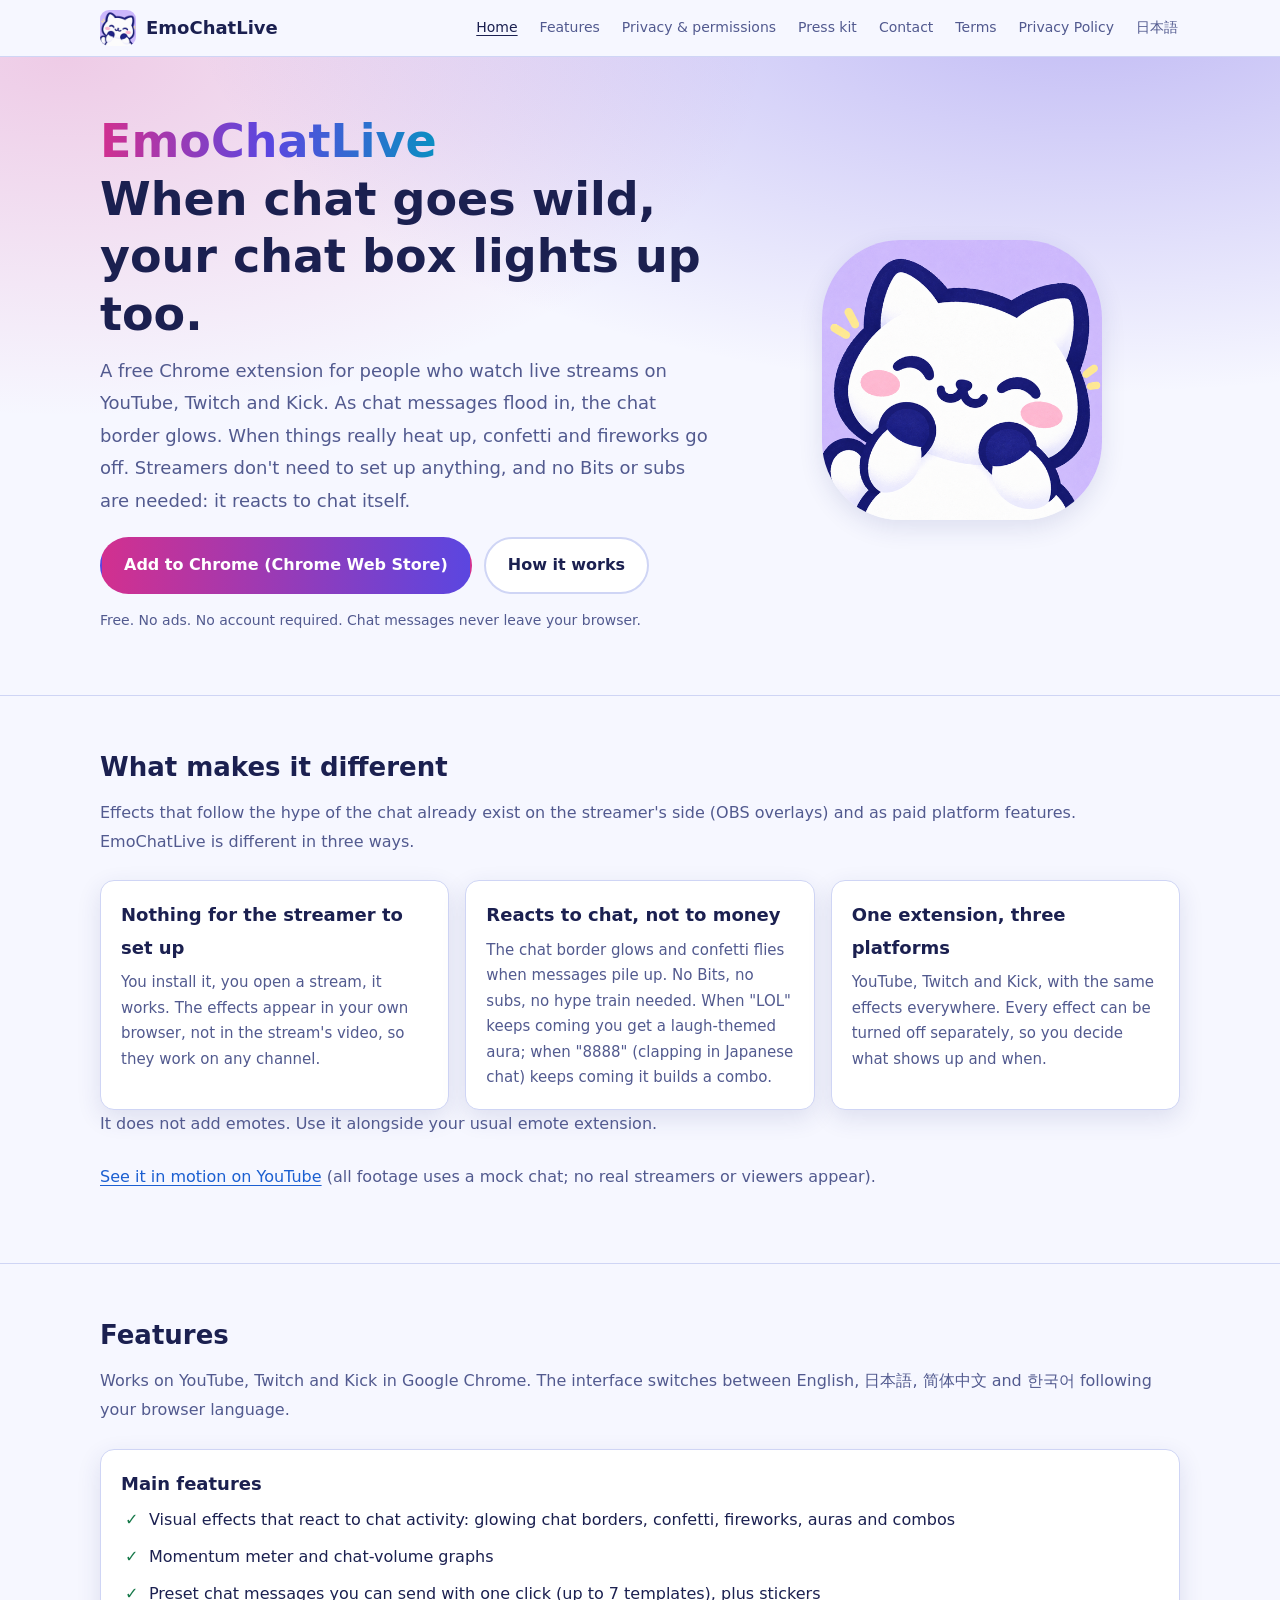
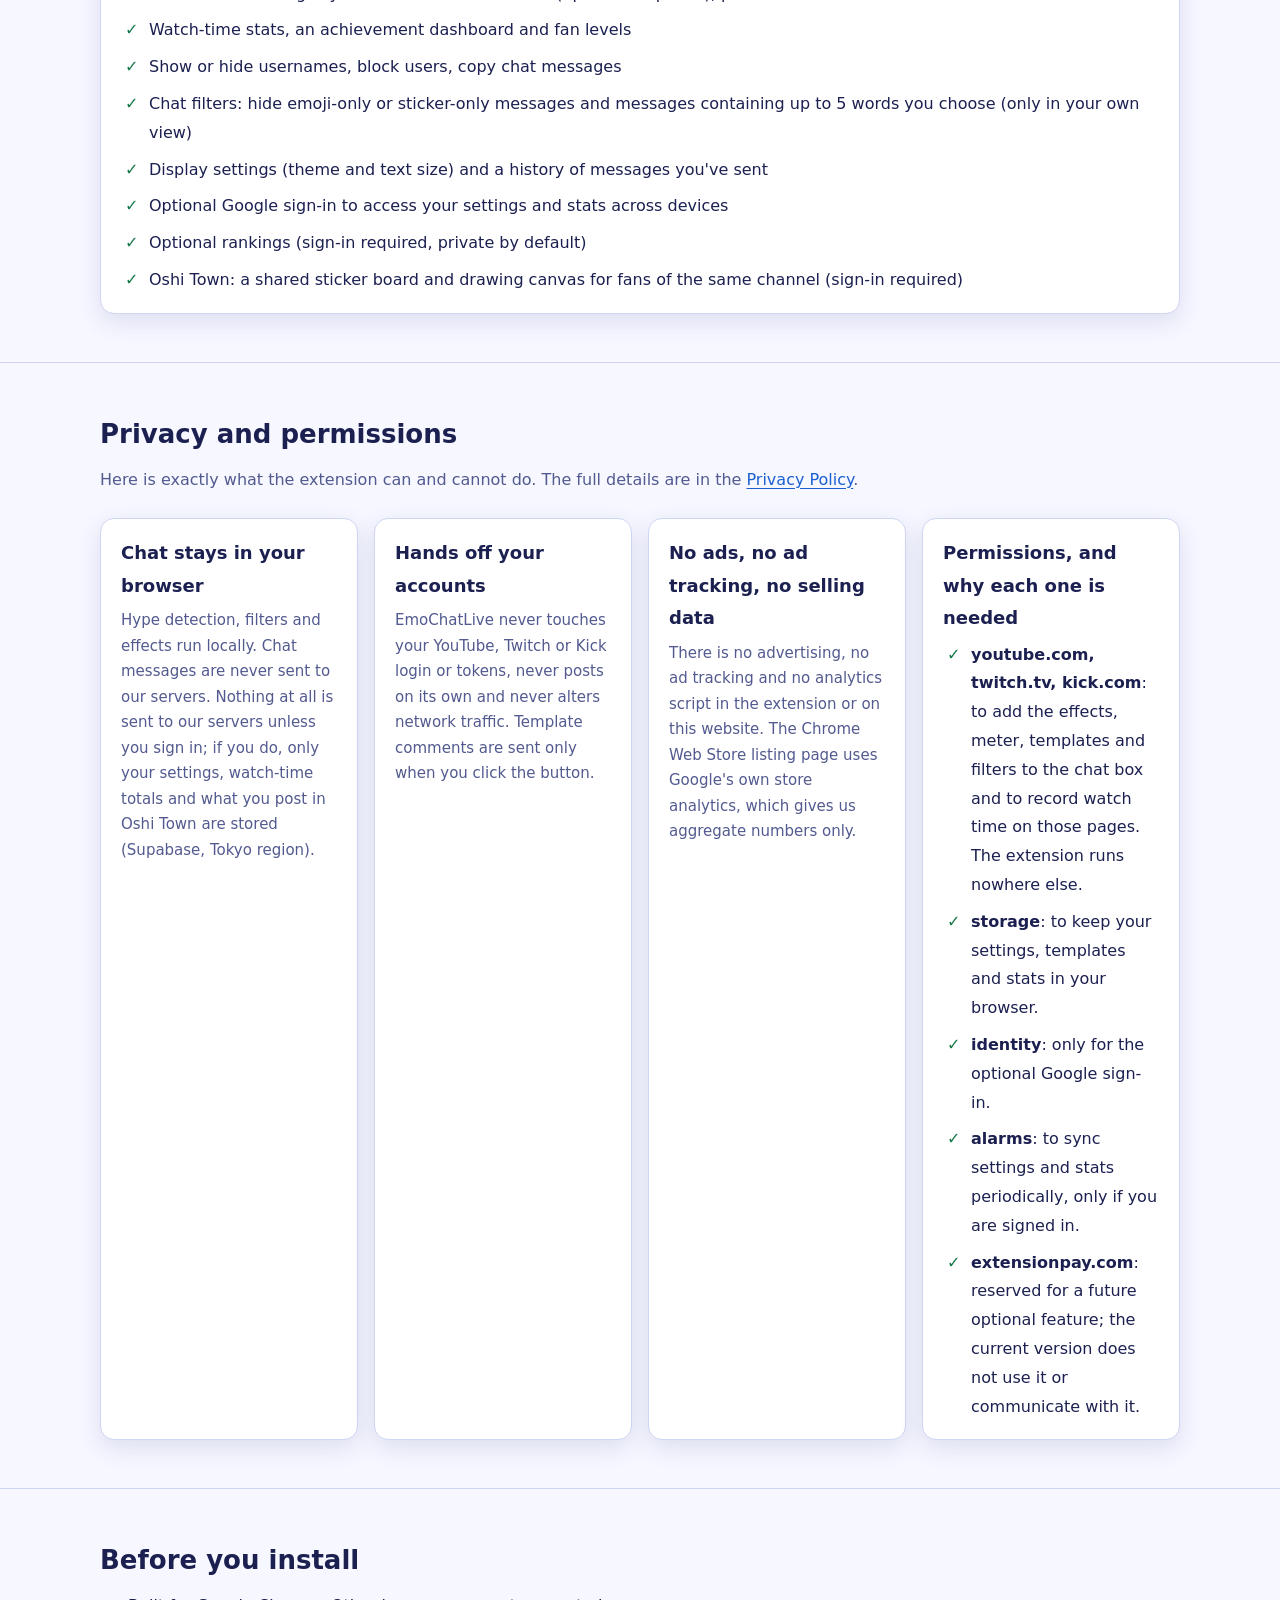
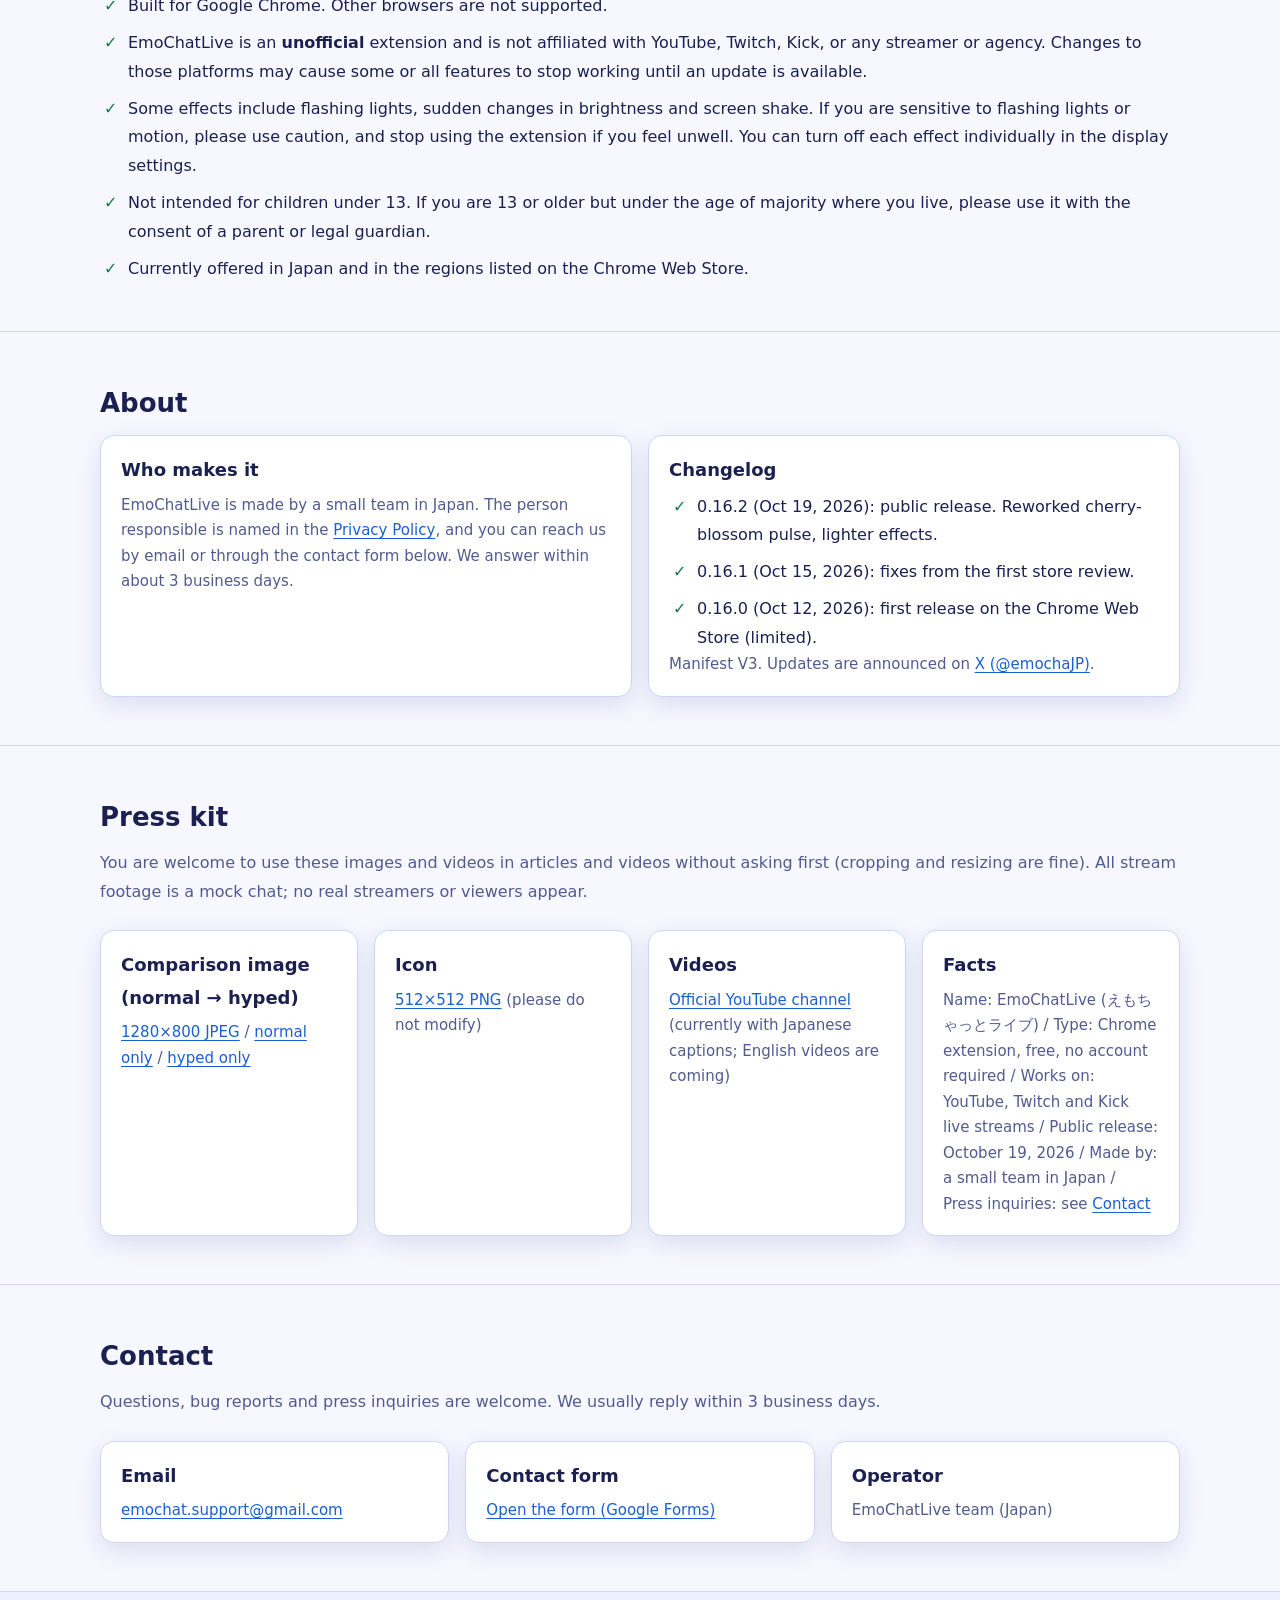
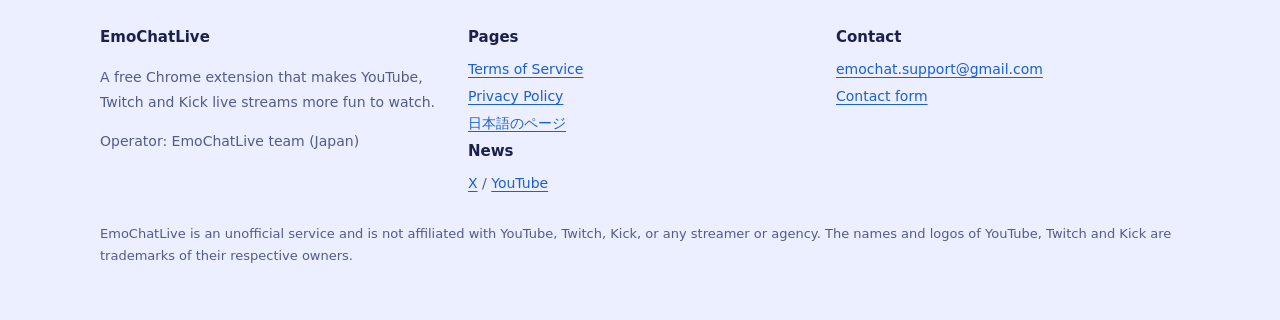
==== en/index.html @ 940f57d3 "英語ページ（トップ・利用規約・プライバシーポリシー）を追加・各ページに English リンク" ====
<!doctype html>
<html lang="en">
<head>
<meta charset="utf-8">
<meta name="viewport" content="width=device-width, initial-scale=1">
<title>EmoChatLive | Free Chrome extension that makes YouTube, Twitch and Kick chat light up with the hype</title>
<meta name="description" content="When chat goes wild, your chat box lights up. EmoChatLive is a free Chrome extension for YouTube, Twitch and Kick live streams: glowing chat borders, confetti, fireworks, one-click chat templates and fan stats. No account needed, nothing for the streamer to set up.">
<meta property="og:title" content="EmoChatLive | When chat goes wild, your chat box lights up">
<meta property="og:description" content="Free Chrome extension for YouTube, Twitch and Kick live streams. Hype effects, one-click chat templates and fan stats. No account needed.">
<meta property="og:type" content="website">
<meta property="og:image" content="https://shijou1019-netizen.github.io/emochatlive/assets/og-image.jpg">
<meta property="og:image:width" content="1200">
<meta property="og:image:height" content="630">
<meta property="og:url" content="https://shijou1019-netizen.github.io/emochatlive/en/">
<meta property="og:site_name" content="EmoChatLive">
<meta name="twitter:card" content="summary_large_image">
<meta name="twitter:site" content="@emochaJP">
<meta name="theme-color" content="#0b1030">
<link rel="icon" type="image/png" href="../assets/favicon.png">
<link rel="apple-touch-icon" href="../assets/apple-touch-icon.png">
<link rel="canonical" href="https://shijou1019-netizen.github.io/emochatlive/en/">
<link rel="alternate" hreflang="ja" href="https://shijou1019-netizen.github.io/emochatlive/">
<link rel="alternate" hreflang="en" href="https://shijou1019-netizen.github.io/emochatlive/en/">
<script type="application/ld+json">
{
  "@context": "https://schema.org",
  "@type": "SoftwareApplication",
  "name": "EmoChatLive",
  "alternateName": "えもちゃっとライブ",
  "operatingSystem": "Chrome",
  "applicationCategory": "BrowserApplication",
  "datePublished": "2026-10-19",
  "inLanguage": "en",
  "url": "https://shijou1019-netizen.github.io/emochatlive/en/",
  "installUrl": "https://chromewebstore.google.com/detail/ccmgnfeochdpmiliekmijnaieobbimhi",
  "offers": { "@type": "Offer", "price": "0", "priceCurrency": "USD" },
  "description": "Free Chrome extension for YouTube, Twitch and Kick live streams. When chat goes wild, the chat box glows and confetti and fireworks go off. One-click chat templates and fan stats. No account needed."
}
</script>
<link rel="stylesheet" href="../assets/site.css">
</head>
<body>
<a class="skip" href="#main">Skip to content</a>
<header class="site-header">
  <div class="wrap">
    <a class="brand" href="index.html"><img src="../assets/apple-touch-icon.png" alt="" width="36" height="36">EmoChatLive</a>
    <nav class="site-nav" aria-label="Site menu"><a href="index.html" aria-current="page">Home</a><a href="index.html#features">Features</a><a href="index.html#trust">Privacy &amp; permissions</a><a href="index.html#press">Press kit</a><a href="index.html#contact">Contact</a><a href="terms.html">Terms</a><a href="privacy.html">Privacy Policy</a><a href="../index.html" lang="ja">日本語</a></nav>
  </div>
</header>
<main id="main">

<section class="hero">
  <div class="wrap">
    <div>
      <h1><span class="grad">EmoChatLive</span><br>When chat goes wild, your chat box lights up too.</h1>
      <p class="lead">A free Chrome extension for people who watch live streams on YouTube, Twitch and Kick. As chat messages flood in, the chat border glows. When things really heat up, confetti and fireworks go off. Streamers don't need to set up anything, and no Bits or subs are needed: it reacts to chat itself.</p>
      <div class="cta">
        <a class="btn primary" href="https://chromewebstore.google.com/detail/ccmgnfeochdpmiliekmijnaieobbimhi" rel="noopener">Add to Chrome (Chrome Web Store)</a>
        <a class="btn ghost" href="#how">How it works</a>
      </div>
      <p class="note">Free. No ads. No account required. Chat messages never leave your browser.</p>
    </div>
    <img class="icon" src="../assets/icon-512.png" alt="EmoChatLive icon" width="280" height="280">
  </div>
</section>

<section class="block" id="how">
  <div class="wrap">
    <h2>What makes it different</h2>
    <p class="sub">Effects that follow the hype of the chat already exist on the streamer's side (OBS overlays) and as paid platform features. EmoChatLive is different in three ways.</p>
    <div class="cards">
      <div class="card"><h3>Nothing for the streamer to set up</h3><p>You install it, you open a stream, it works. The effects appear in your own browser, not in the stream's video, so they work on any channel.</p></div>
      <div class="card"><h3>Reacts to chat, not to money</h3><p>The chat border glows and confetti flies when messages pile up. No Bits, no subs, no hype train needed. When "LOL" keeps coming you get a laugh-themed aura; when "8888" (clapping in Japanese chat) keeps coming it builds a combo.</p></div>
      <div class="card"><h3>One extension, three platforms</h3><p>YouTube, Twitch and Kick, with the same effects everywhere. Every effect can be turned off separately, so you decide what shows up and when.</p></div>
    </div>
    <p class="sub">It does not add emotes. Use it alongside your usual emote extension.</p>
    <p class="sub"><a href="https://www.youtube.com/channel/UCHvUQa8JIJ85x5aRddIYgwg" rel="noopener">See it in motion on YouTube</a> (all footage uses a mock chat; no real streamers or viewers appear).</p>
  </div>
</section>

<section class="block" id="features">
  <div class="wrap">
    <h2>Features</h2>
    <p class="sub">Works on YouTube, Twitch and Kick in Google Chrome. The interface switches between English, 日本語, 简体中文 and 한국어 following your browser language.</p>
    <div class="cards">
      <div class="card">
        <h3>Main features</h3>
        <ul class="check">
          <li>Visual effects that react to chat activity: glowing chat borders, confetti, fireworks, auras and combos</li>
          <li>Momentum meter and chat-volume graphs</li>
          <li>Preset chat messages you can send with one click (up to 7 templates), plus stickers</li>
          <li>Watch-time stats, an achievement dashboard and fan levels</li>
          <li>Show or hide usernames, block users, copy chat messages</li>
          <li>Chat filters: hide emoji-only or sticker-only messages and messages containing up to 5 words you choose (only in your own view)</li>
          <li>Display settings (theme and text size) and a history of messages you've sent</li>
          <li>Optional Google sign-in to access your settings and stats across devices</li>
          <li>Optional rankings (sign-in required, private by default)</li>
          <li>Oshi Town: a shared sticker board and drawing canvas for fans of the same channel (sign-in required)</li>
        </ul>
      </div>
    </div>
  </div>
</section>

<section class="block" id="trust">
  <div class="wrap">
    <h2>Privacy and permissions</h2>
    <p class="sub">Here is exactly what the extension can and cannot do. The full details are in the <a href="privacy.html">Privacy Policy</a>.</p>
    <div class="cards">
      <div class="card"><h3>Chat stays in your browser</h3><p>Hype detection, filters and effects run locally. Chat messages are never sent to our servers. Nothing at all is sent to our servers unless you sign in; if you do, only your settings, watch-time totals and what you post in Oshi Town are stored (Supabase, Tokyo region).</p></div>
      <div class="card"><h3>Hands off your accounts</h3><p>EmoChatLive never touches your YouTube, Twitch or Kick login or tokens, never posts on its own and never alters network traffic. Template comments are sent only when you click the button.</p></div>
      <div class="card"><h3>No ads, no ad tracking, no selling data</h3><p>There is no advertising, no ad tracking and no analytics script in the extension or on this website. The Chrome Web Store listing page uses Google's own store analytics, which gives us aggregate numbers only.</p></div>
      <div class="card">
        <h3>Permissions, and why each one is needed</h3>
        <ul class="check">
          <li><strong>youtube.com, twitch.tv, kick.com</strong>: to add the effects, meter, templates and filters to the chat box and to record watch time on those pages. The extension runs nowhere else.</li>
          <li><strong>storage</strong>: to keep your settings, templates and stats in your browser.</li>
          <li><strong>identity</strong>: only for the optional Google sign-in.</li>
          <li><strong>alarms</strong>: to sync settings and stats periodically, only if you are signed in.</li>
          <li><strong>extensionpay.com</strong>: reserved for a future optional feature; the current version does not use it or communicate with it.</li>
        </ul>
      </div>
    </div>
  </div>
</section>

<section class="block" id="notes">
  <div class="wrap">
    <h2>Before you install</h2>
    <ul class="check">
      <li>Built for Google Chrome. Other browsers are not supported.</li>
      <li>EmoChatLive is an <strong>unofficial</strong> extension and is not affiliated with YouTube, Twitch, Kick, or any streamer or agency. Changes to those platforms may cause some or all features to stop working until an update is available.</li>
      <li>Some effects include flashing lights, sudden changes in brightness and screen shake. If you are sensitive to flashing lights or motion, please use caution, and stop using the extension if you feel unwell. You can turn off each effect individually in the display settings.</li>
      <li>Not intended for children under 13. If you are 13 or older but under the age of majority where you live, please use it with the consent of a parent or legal guardian.</li>
      <li>Currently offered in Japan and in the regions listed on the Chrome Web Store.</li>
    </ul>
  </div>
</section>

<section class="block" id="about">
  <div class="wrap">
    <h2>About</h2>
    <div class="cards">
      <div class="card"><h3>Who makes it</h3><p>EmoChatLive is made by a small team in Japan. The person responsible is named in the <a href="privacy.html">Privacy Policy</a>, and you can reach us by email or through the contact form below. We answer within about 3 business days.</p></div>
      <div class="card"><h3>Changelog</h3><ul class="check"><li>0.16.2 (Oct 19, 2026): public release. Reworked cherry-blossom pulse, lighter effects.</li><li>0.16.1 (Oct 15, 2026): fixes from the first store review.</li><li>0.16.0 (Oct 12, 2026): first release on the Chrome Web Store (limited).</li></ul><p>Manifest V3. Updates are announced on <a href="https://x.com/emochaJP" rel="noopener">X (@emochaJP)</a>.</p></div>
    </div>
  </div>
</section>

<section class="block" id="press">
  <div class="wrap">
    <h2>Press kit</h2>
    <p class="sub">You are welcome to use these images and videos in articles and videos without asking first (cropping and resizing are fine). All stream footage is a mock chat; no real streamers or viewers appear.</p>
    <div class="cards">
      <div class="card"><h3>Comparison image (normal → hyped)</h3><p><a href="../assets/press/compare-1280x800.jpg">1280×800 JPEG</a> / <a href="../assets/press/normal-1280x800.jpg">normal only</a> / <a href="../assets/press/hot-1280x800.jpg">hyped only</a></p></div>
      <div class="card"><h3>Icon</h3><p><a href="../assets/press/icon-512.png">512×512 PNG</a> (please do not modify)</p></div>
      <div class="card"><h3>Videos</h3><p><a href="https://www.youtube.com/channel/UCHvUQa8JIJ85x5aRddIYgwg" rel="noopener">Official YouTube channel</a> (currently with Japanese captions; English videos are coming)</p></div>
      <div class="card"><h3>Facts</h3><p>Name: EmoChatLive (えもちゃっとライブ) / Type: Chrome extension, free, no account required / Works on: YouTube, Twitch and Kick live streams / Public release: October 19, 2026 / Made by: a small team in Japan / Press inquiries: see <a href="#contact">Contact</a></p></div>
    </div>
  </div>
</section>

<section class="block" id="contact">
  <div class="wrap">
    <h2>Contact</h2>
    <p class="sub">Questions, bug reports and press inquiries are welcome. We usually reply within 3 business days.</p>
    <div class="cards">
      <div class="card"><h3>Email</h3><p><a href="mailto:emochat.support@gmail.com">emochat.support@gmail.com</a></p></div>
      <div class="card"><h3>Contact form</h3><p><a href="https://forms.gle/gG2bjkBKoV6GZP6CA" rel="noopener">Open the form (Google Forms)</a></p></div>
      <div class="card"><h3>Operator</h3><p>EmoChatLive team (Japan)</p></div>
    </div>
  </div>
</section>

</main>
<footer class="site-footer">
  <div class="wrap">
    <div class="cols">
      <div>
        <h2>EmoChatLive</h2>
        <p>A free Chrome extension that makes YouTube, Twitch and Kick live streams more fun to watch.</p>
        <p>Operator: EmoChatLive team (Japan)</p>
      </div>
      <div>
        <h2>Pages</h2>
        <ul>
          <li><a href="terms.html">Terms of Service</a></li>
          <li><a href="privacy.html">Privacy Policy</a></li>
          <li><a href="../index.html" lang="ja">日本語のページ</a></li>
        </ul>
        <h2>News</h2>
        <ul>
          <li><a href="https://x.com/emochaJP" rel="noopener">X</a> / <a href="https://www.youtube.com/channel/UCHvUQa8JIJ85x5aRddIYgwg" rel="noopener">YouTube</a></li>
        </ul>
      </div>
      <div>
        <h2>Contact</h2>
        <ul>
          <li><a href="mailto:emochat.support@gmail.com">emochat.support@gmail.com</a></li>
          <li><a href="https://forms.gle/gG2bjkBKoV6GZP6CA" rel="noopener">Contact form</a></li>
        </ul>
      </div>
    </div>
    <p class="legal-note">EmoChatLive is an unofficial service and is not affiliated with YouTube, Twitch, Kick, or any streamer or agency. The names and logos of YouTube, Twitch and Kick are trademarks of their respective owners.</p>
  </div>
</footer>
</body>
</html>
---- assets/site.css ----
/* えもちゃ 公式サイト（静的サイト）。外部のフォント・スクリプトは使わない */
:root {
  --bg: #0b1030;
  --bg-2: #121845;
  --surface: #171e52;
  --surface-2: #1d2560;
  --border: #323c86;
  --text: #eef0ff;
  --muted: #aab1e0;
  --link: #8fd3ff;
  --accent: #ff7ac8;
  --accent-2: #8f7bff;
  --accent-3: #46d9ff;
  --ok: #7be3a7;
  --todo-bg: #fff3b0;
  --todo-text: #4a3b00;
  --todo-border: #d4a900;
  --radius: 14px;
  --shadow: 0 8px 30px rgba(0, 0, 0, 0.35);
}
@media (prefers-color-scheme: light) {
  :root {
    --bg: #f6f7ff;
    --bg-2: #ecefff;
    --surface: #ffffff;
    --surface-2: #f1f3ff;
    --border: #cfd5f5;
    --text: #1b2050;
    --muted: #525a8f;
    --link: #1b5fd1;
    --accent: #d2308f;
    --accent-2: #5b46e0;
    --accent-3: #0a8fc2;
    --ok: #17794a;
    --shadow: 0 8px 24px rgba(40, 50, 120, 0.12);
  }
}

* { box-sizing: border-box; }
html { scroll-behavior: smooth; -webkit-text-size-adjust: 100%; }
body {
  margin: 0;
  background: var(--bg);
  color: var(--text);
  font-family: "Hiragino Kaku Gothic ProN", "Hiragino Sans", "Noto Sans JP", "Yu Gothic UI", "Yu Gothic", Meiryo, system-ui, sans-serif;
  font-size: 16px;
  line-height: 1.8;
}
a { color: var(--link); text-underline-offset: 3px; }
a:hover { text-decoration-thickness: 2px; }
a:focus-visible, .btn:focus-visible { outline: 3px solid var(--accent-3); outline-offset: 2px; border-radius: 4px; }
img { max-width: 100%; height: auto; }
.wrap { width: min(1080px, 100% - 32px); margin-inline: auto; }
.narrow { width: min(780px, 100% - 32px); margin-inline: auto; }
.skip { position: absolute; left: -999px; top: 0; background: var(--surface); color: var(--text); padding: 8px 12px; z-index: 10; }
.skip:focus { left: 8px; top: 8px; }

/* ヘッダー */
.site-header { border-bottom: 1px solid var(--border); background: color-mix(in srgb, var(--bg) 92%, transparent); position: sticky; top: 0; z-index: 5; backdrop-filter: blur(8px); }
.site-header .wrap { display: flex; align-items: center; justify-content: space-between; gap: 16px; padding-block: 10px; flex-wrap: wrap; }
.brand { display: flex; align-items: center; gap: 10px; color: var(--text); text-decoration: none; font-weight: 700; font-size: 18px; }
.brand img { width: 36px; height: 36px; border-radius: 9px; }
.site-nav { display: flex; gap: 4px 18px; flex-wrap: wrap; font-size: 14px; }
.site-nav a { color: var(--muted); text-decoration: none; padding: 4px 2px; }
.site-nav a:hover, .site-nav a[aria-current="page"] { color: var(--text); text-decoration: underline; }

/* ヒーロー */
.hero { background: radial-gradient(900px 400px at 85% -10%, color-mix(in srgb, var(--accent-2) 35%, transparent), transparent), radial-gradient(700px 360px at 5% 0%, color-mix(in srgb, var(--accent) 22%, transparent), transparent); padding: 56px 0 48px; }
.hero .wrap { display: grid; grid-template-columns: 1.4fr 1fr; gap: 32px; align-items: center; }
.hero h1 { font-size: clamp(30px, 5vw, 46px); line-height: 1.25; margin: 0 0 12px; }
.hero h1 .grad { background: linear-gradient(90deg, var(--accent), var(--accent-2), var(--accent-3)); -webkit-background-clip: text; background-clip: text; color: transparent; }
.hero p.lead { font-size: 18px; color: var(--muted); margin: 0 0 20px; }
.hero .icon { justify-self: center; width: min(280px, 70%); border-radius: 28%; box-shadow: var(--shadow); }
.btn { display: inline-block; padding: 12px 22px; border-radius: 999px; text-decoration: none; font-weight: 700; border: 2px solid transparent; }
.btn.primary { background: linear-gradient(90deg, var(--accent), var(--accent-2)); color: #fff; }
.btn.ghost { border-color: var(--border); color: var(--text); background: var(--surface); }
.btn[aria-disabled="true"] { opacity: 0.85; cursor: default; }
.cta { display: flex; gap: 12px; flex-wrap: wrap; align-items: center; }
.note { color: var(--muted); font-size: 14px; }

/* セクション */
section.block { padding: 48px 0; border-top: 1px solid var(--border); }
section.block h2 { font-size: 26px; margin: 0 0 8px; }
section.block > .wrap > p.sub, section.block > .narrow > p.sub { color: var(--muted); margin: 0 0 24px; }
.cards { display: grid; grid-template-columns: repeat(auto-fit, minmax(240px, 1fr)); gap: 16px; }
.card { background: var(--surface); border: 1px solid var(--border); border-radius: var(--radius); padding: 18px 20px; box-shadow: var(--shadow); }
.card h3 { margin: 0 0 6px; font-size: 18px; }
.card p { margin: 0; color: var(--muted); font-size: 15px; line-height: 1.7; }
ul.check { list-style: none; padding: 0; margin: 0; display: grid; gap: 8px; }
ul.check li { padding-left: 28px; position: relative; }
ul.check li::before { content: "✓"; position: absolute; left: 4px; color: var(--ok); font-weight: 700; }

/* 料金 */
.plans { display: grid; grid-template-columns: repeat(auto-fit, minmax(230px, 1fr)); gap: 16px; align-items: stretch; }
.plan { background: var(--surface); border: 2px solid var(--border); border-radius: var(--radius); padding: 22px 20px; display: flex; flex-direction: column; gap: 6px; position: relative; }
.plan.recommended { border-color: var(--accent); box-shadow: var(--shadow); }
.plan .badge { position: absolute; top: -13px; right: 16px; background: var(--accent); color: #fff; font-size: 13px; font-weight: 700; padding: 2px 12px; border-radius: 999px; }
.plan h3 { margin: 0; font-size: 18px; }
.plan .price { font-size: 32px; font-weight: 800; line-height: 1.2; }
.plan .price small { font-size: 14px; font-weight: 500; color: var(--muted); }
.plan .detail { color: var(--muted); font-size: 14px; margin: 0; }
.fineprint { color: var(--muted); font-size: 14px; margin-top: 16px; }

/* 表（特商法） */
table.legal { width: 100%; border-collapse: collapse; background: var(--surface); border: 1px solid var(--border); border-radius: var(--radius); overflow: hidden; }
table.legal th, table.legal td { text-align: left; vertical-align: top; padding: 14px 16px; border-bottom: 1px solid var(--border); }
table.legal th { width: 12em; background: var(--surface-2); font-weight: 700; }
table.legal tr:last-child th, table.legal tr:last-child td { border-bottom: 0; }
table.legal td > :first-child { margin-top: 0; }
table.legal td > :last-child { margin-bottom: 0; }
@media (max-width: 640px) {
  .hero .wrap { grid-template-columns: 1fr; }
  .hero .icon { order: -1; width: 140px; }
  table.legal, table.legal tbody, table.legal tr, table.legal th, table.legal td { display: block; width: 100%; }
  table.legal th { border-bottom: 0; padding-bottom: 4px; }
}

/* 文書ページ */
.doc { padding: 36px 0 64px; }
.doc h1 { font-size: 30px; margin: 0 0 8px; line-height: 1.35; }
.doc .meta { color: var(--muted); font-size: 14px; margin: 0 0 28px; }
.doc h2 { font-size: 21px; margin: 40px 0 8px; padding-bottom: 6px; border-bottom: 1px solid var(--border); line-height: 1.5; }
.doc h3 { font-size: 17px; margin: 24px 0 6px; }
.doc ol, .doc ul { padding-left: 1.5em; }
.doc li { margin: 4px 0; }
.doc table { width: 100%; border-collapse: collapse; margin: 12px 0; font-size: 15px; }
.doc table th, .doc table td { border: 1px solid var(--border); padding: 8px 10px; text-align: left; vertical-align: top; }
.doc table th { background: var(--surface-2); }
.doc .scroll { overflow-x: auto; }
.toc { background: var(--surface); border: 1px solid var(--border); border-radius: var(--radius); padding: 14px 20px; margin: 0 0 24px; font-size: 15px; }
.toc strong { display: block; margin-bottom: 4px; }
.toc ol { columns: 2; column-gap: 28px; margin: 0; }
@media (max-width: 640px) { .toc ol { columns: 1; } }

/* 公開前に人間が確定する箇所（公開前に、このクラスの要素をすべて確定して、取り除く） */
.todo { background: var(--todo-bg); color: var(--todo-text); border: 1px dashed var(--todo-border); border-radius: 4px; padding: 0 4px; }
.draft-banner { background: var(--todo-bg); color: var(--todo-text); border-bottom: 2px solid var(--todo-border); padding: 8px 16px; text-align: center; font-size: 14px; font-weight: 700; }

/* フッター */
.site-footer { border-top: 1px solid var(--border); background: var(--bg-2); padding: 32px 0 40px; color: var(--muted); font-size: 14px; }
.site-footer .cols { display: grid; grid-template-columns: repeat(auto-fit, minmax(220px, 1fr)); gap: 24px; }
.site-footer h2 { font-size: 15px; color: var(--text); margin: 0 0 6px; }
.site-footer ul { list-style: none; margin: 0; padding: 0; }
.site-footer li { margin: 2px 0; }
.site-footer .legal-note { margin-top: 24px; font-size: 13px; line-height: 1.7; }

@media (prefers-reduced-motion: reduce) { html { scroll-behavior: auto; } }

@media (max-width: 640px) { .site-header { position: static; } }
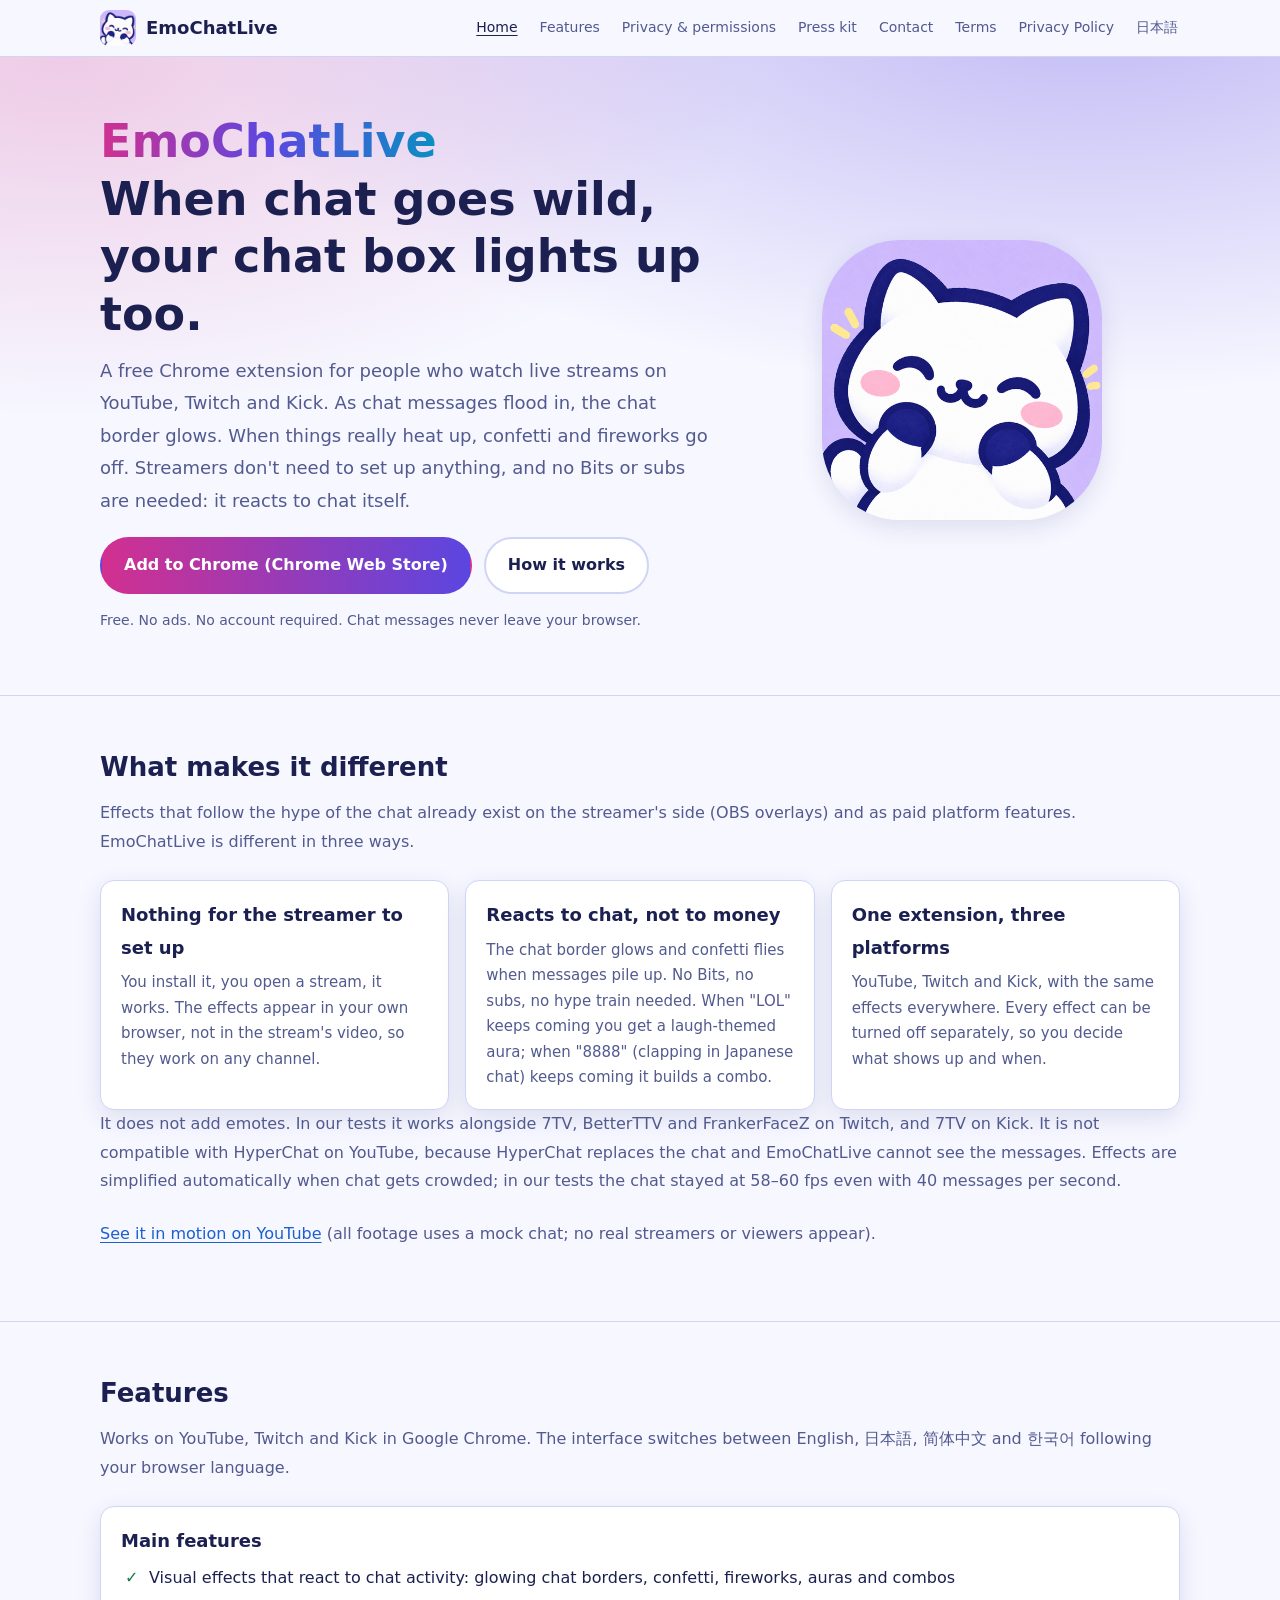
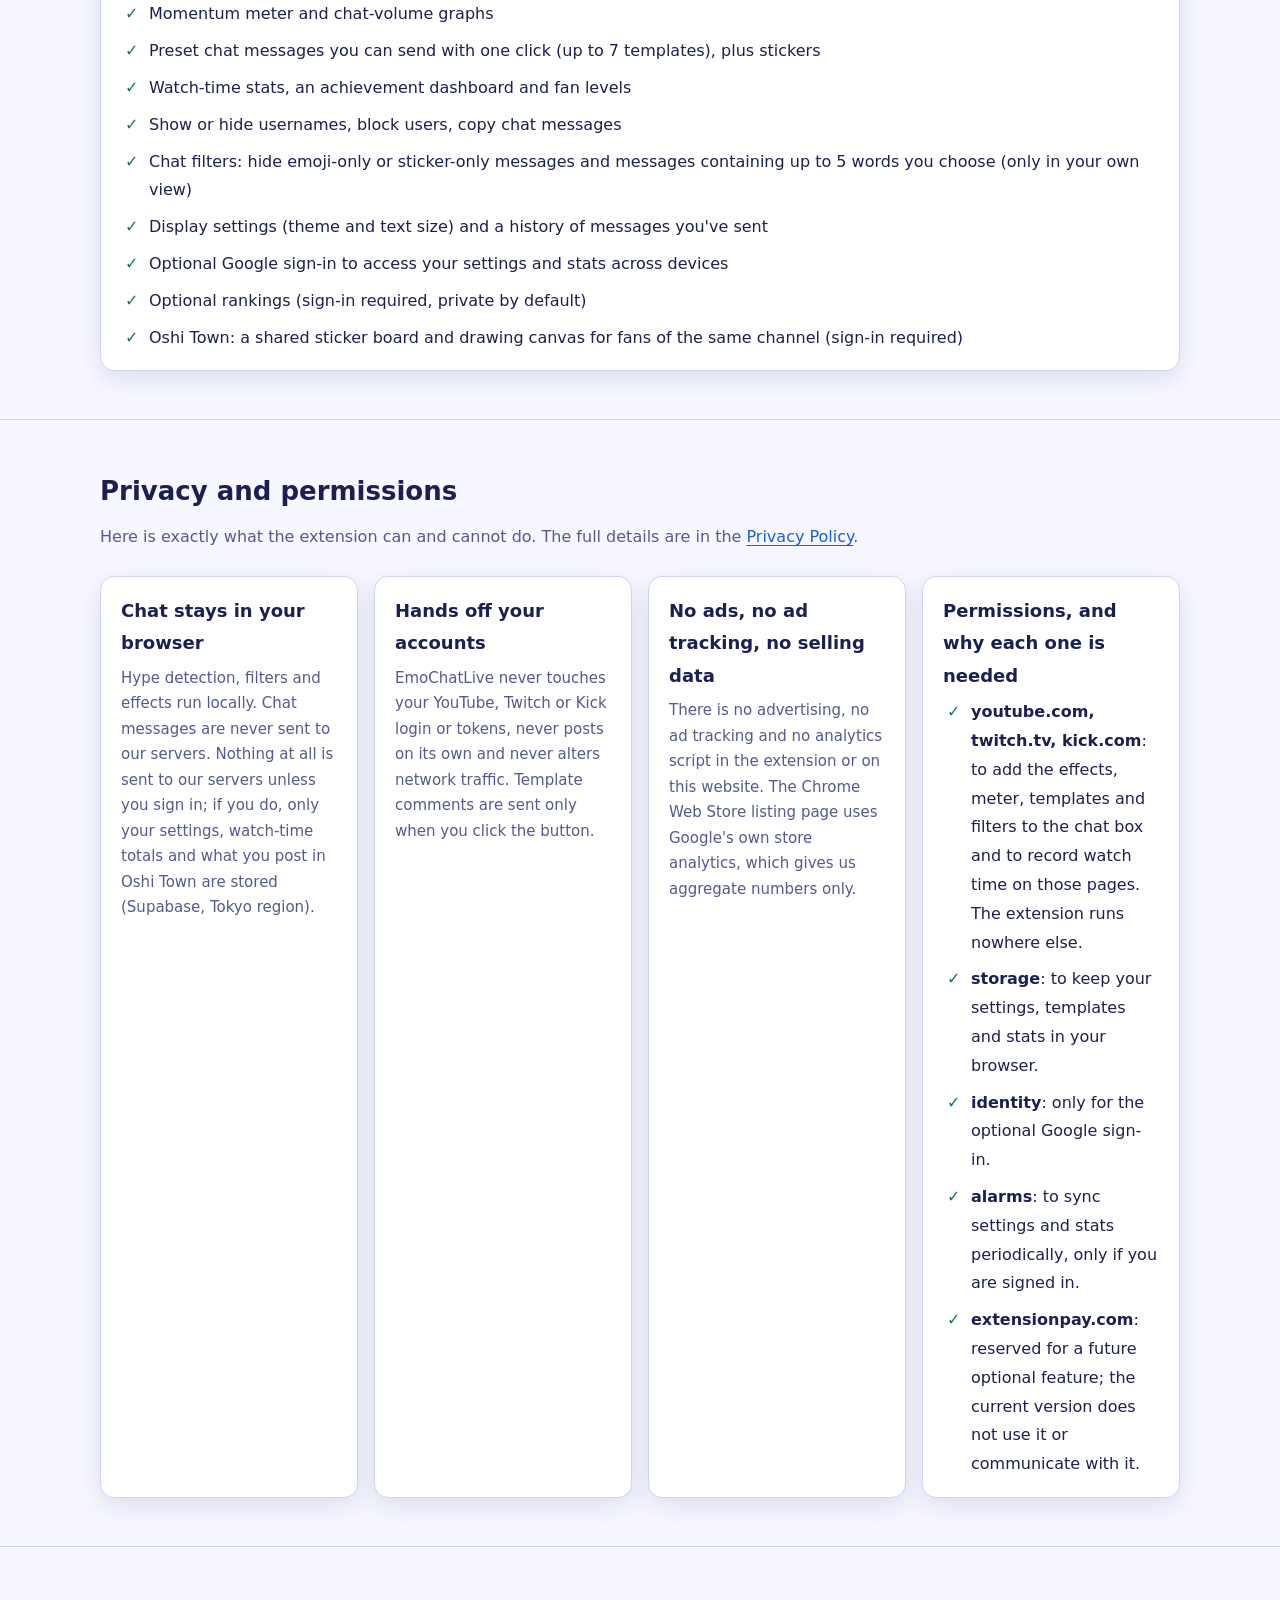
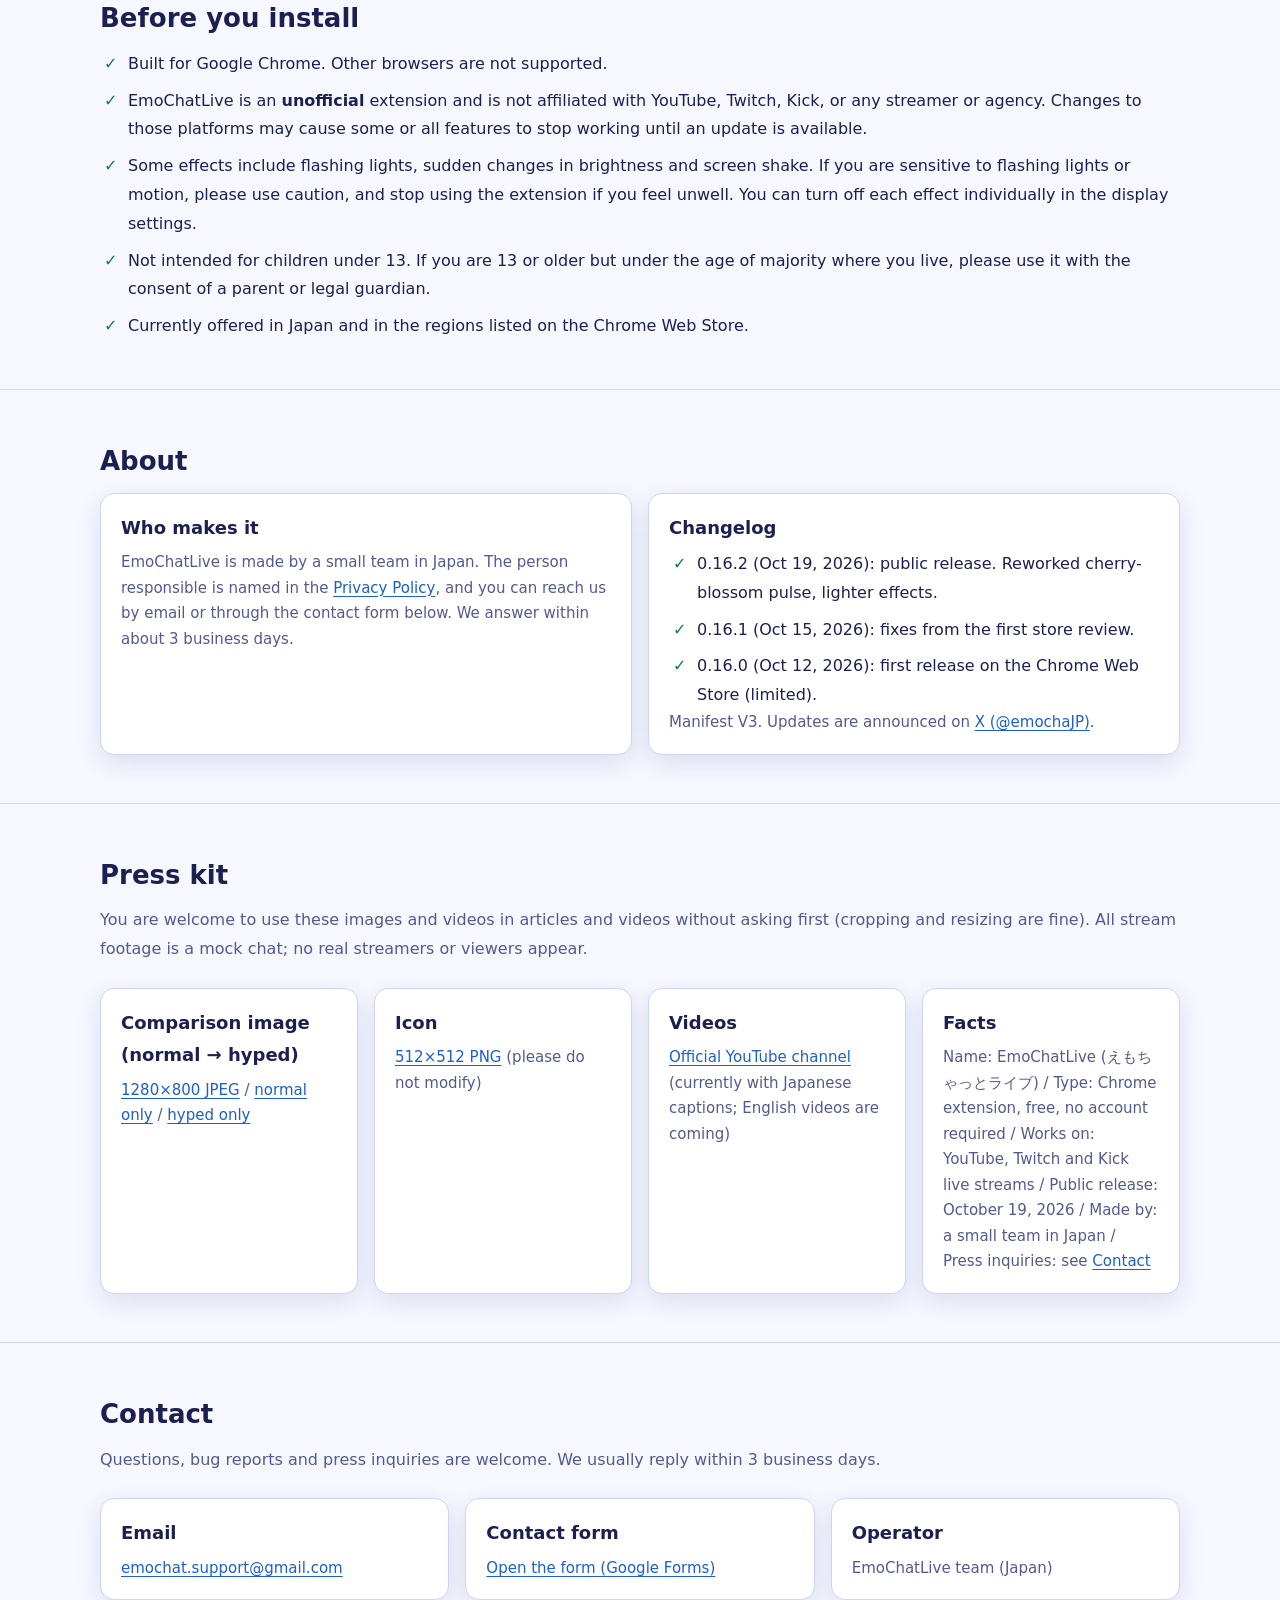
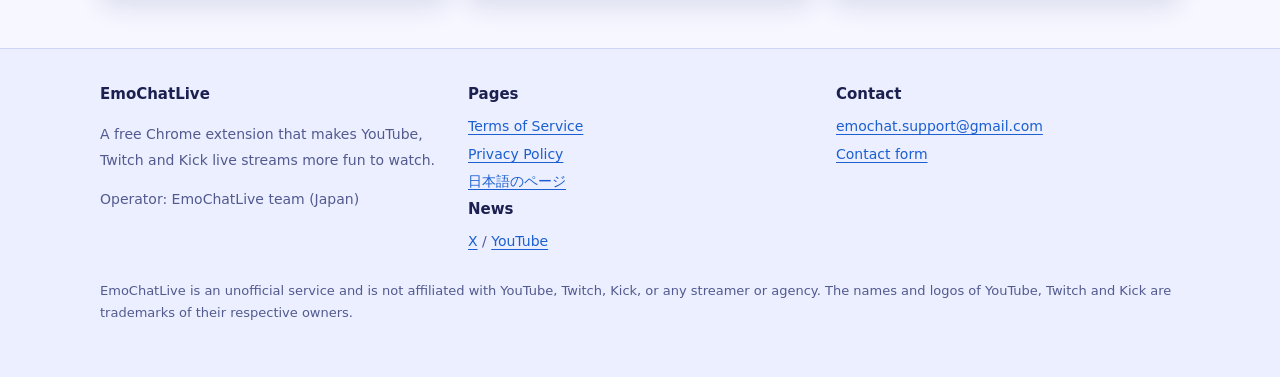
==== commit 70111c34: "英語トップに併用テストと重さの実測の結果を追記" ====
--- a/en/index.html
+++ b/en/index.html
@@ -73,7 +73,7 @@
       <div class="card"><h3>Reacts to chat, not to money</h3><p>The chat border glows and confetti flies when messages pile up. No Bits, no subs, no hype train needed. When "LOL" keeps coming you get a laugh-themed aura; when "8888" (clapping in Japanese chat) keeps coming it builds a combo.</p></div>
       <div class="card"><h3>One extension, three platforms</h3><p>YouTube, Twitch and Kick, with the same effects everywhere. Every effect can be turned off separately, so you decide what shows up and when.</p></div>
     </div>
-    <p class="sub">It does not add emotes. Use it alongside your usual emote extension.</p>
+    <p class="sub">It does not add emotes. In our tests it works alongside 7TV, BetterTTV and FrankerFaceZ on Twitch, and 7TV on Kick. It is not compatible with HyperChat on YouTube, because HyperChat replaces the chat and EmoChatLive cannot see the messages. Effects are simplified automatically when chat gets crowded; in our tests the chat stayed at 58–60 fps even with 40 messages per second.</p>
     <p class="sub"><a href="https://www.youtube.com/channel/UCHvUQa8JIJ85x5aRddIYgwg" rel="noopener">See it in motion on YouTube</a> (all footage uses a mock chat; no real streamers or viewers appear).</p>
   </div>
 </section>
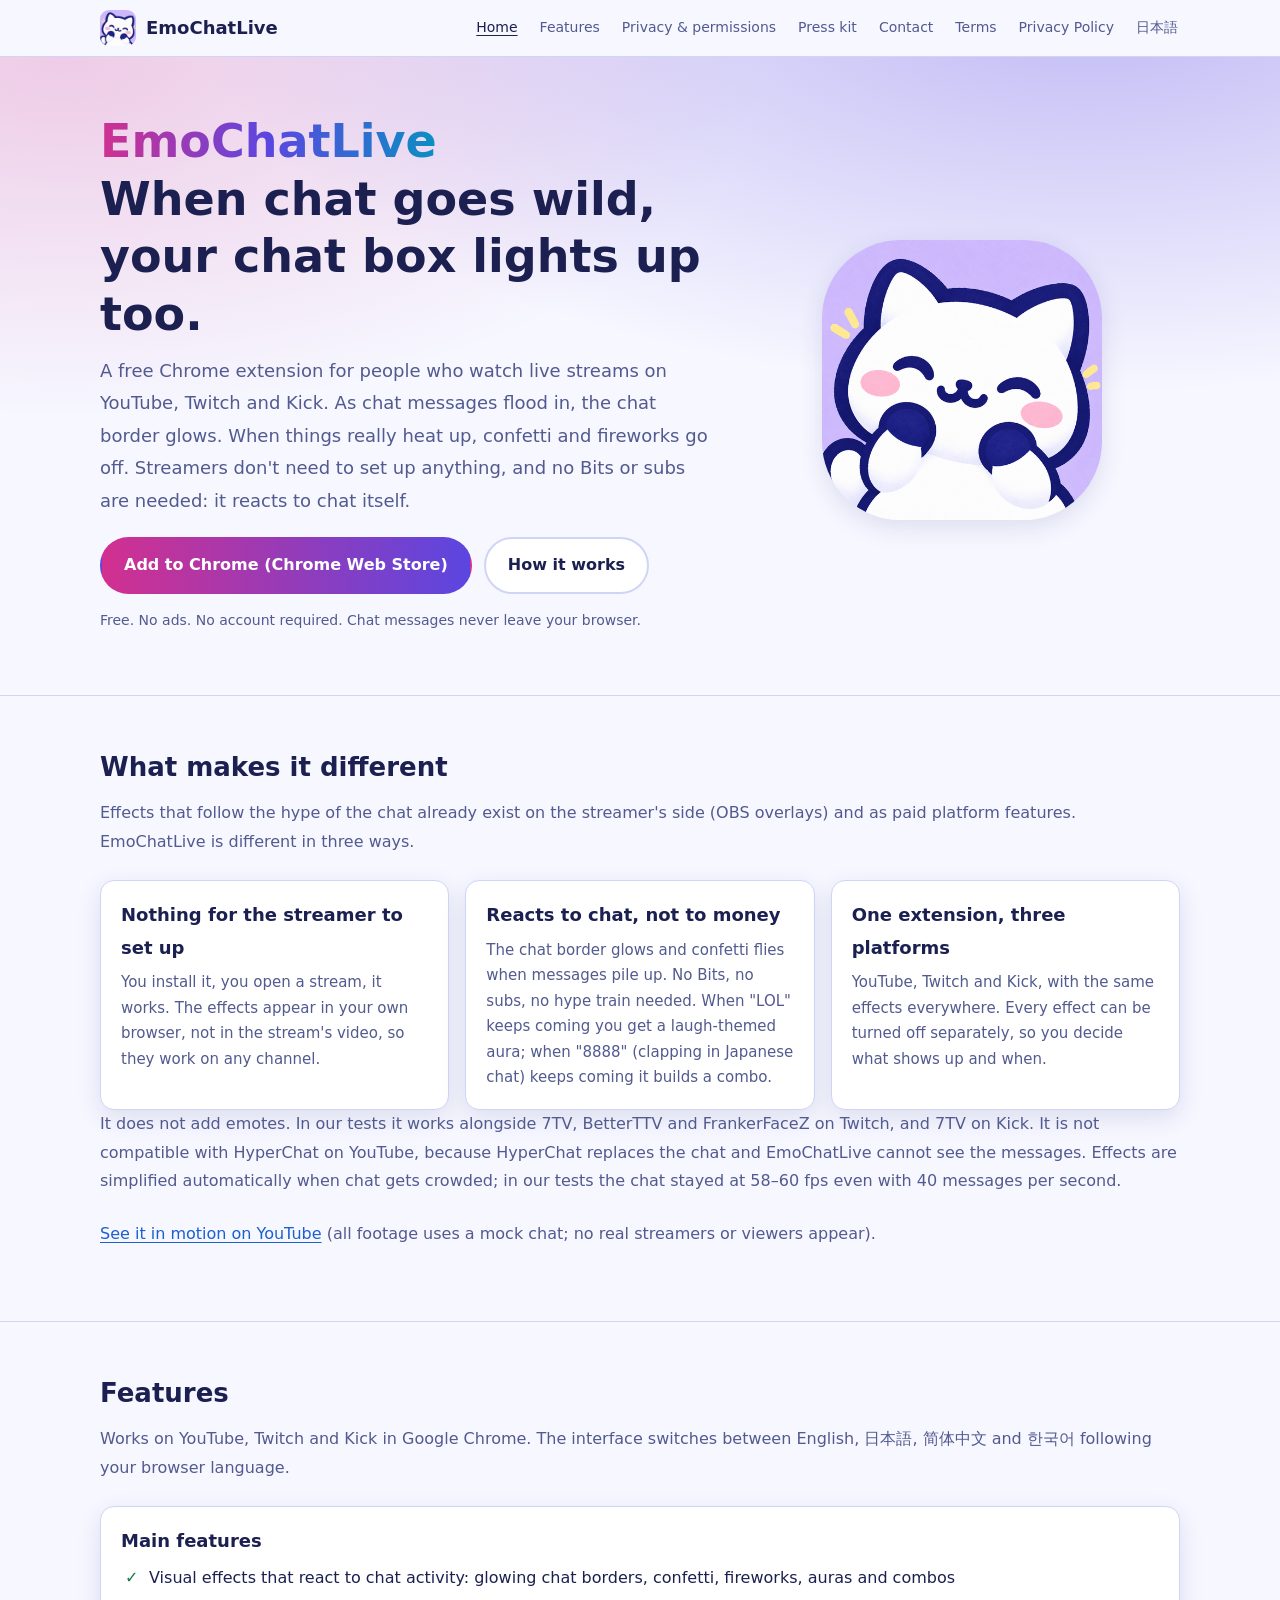
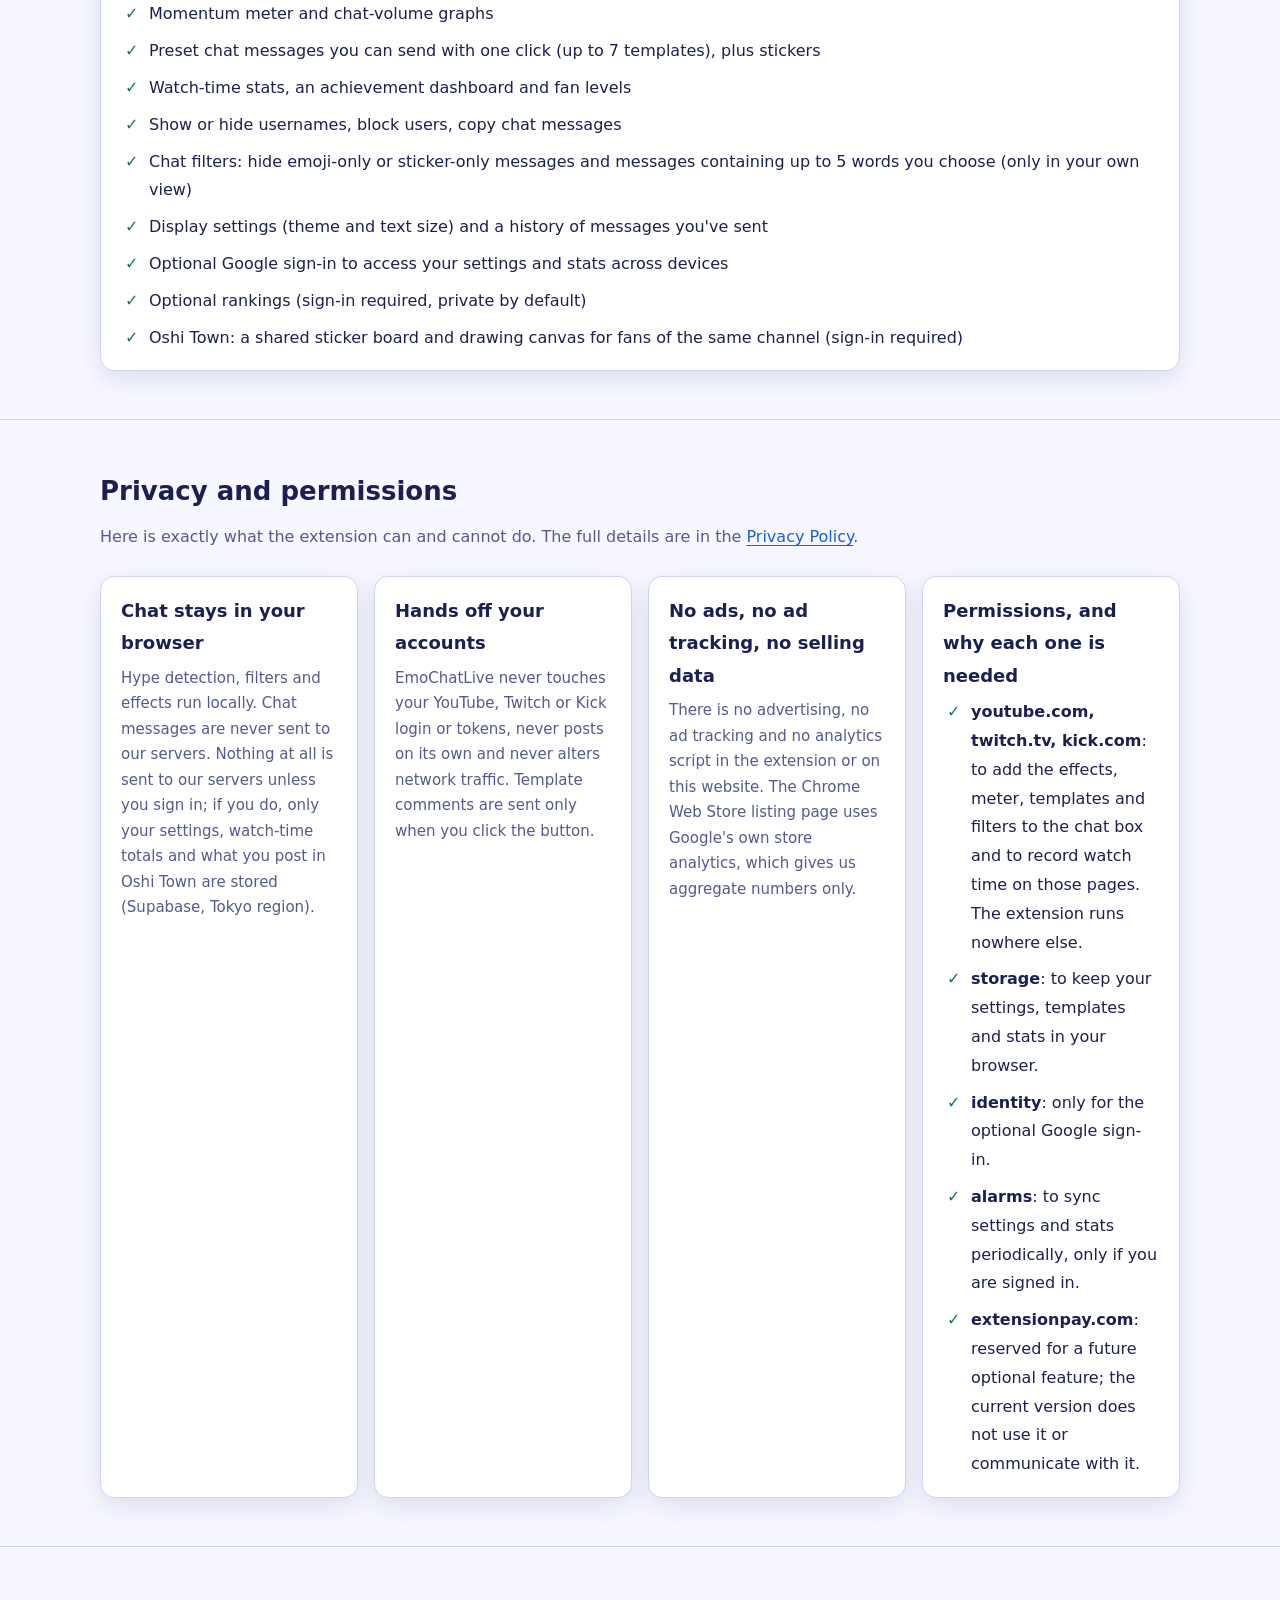
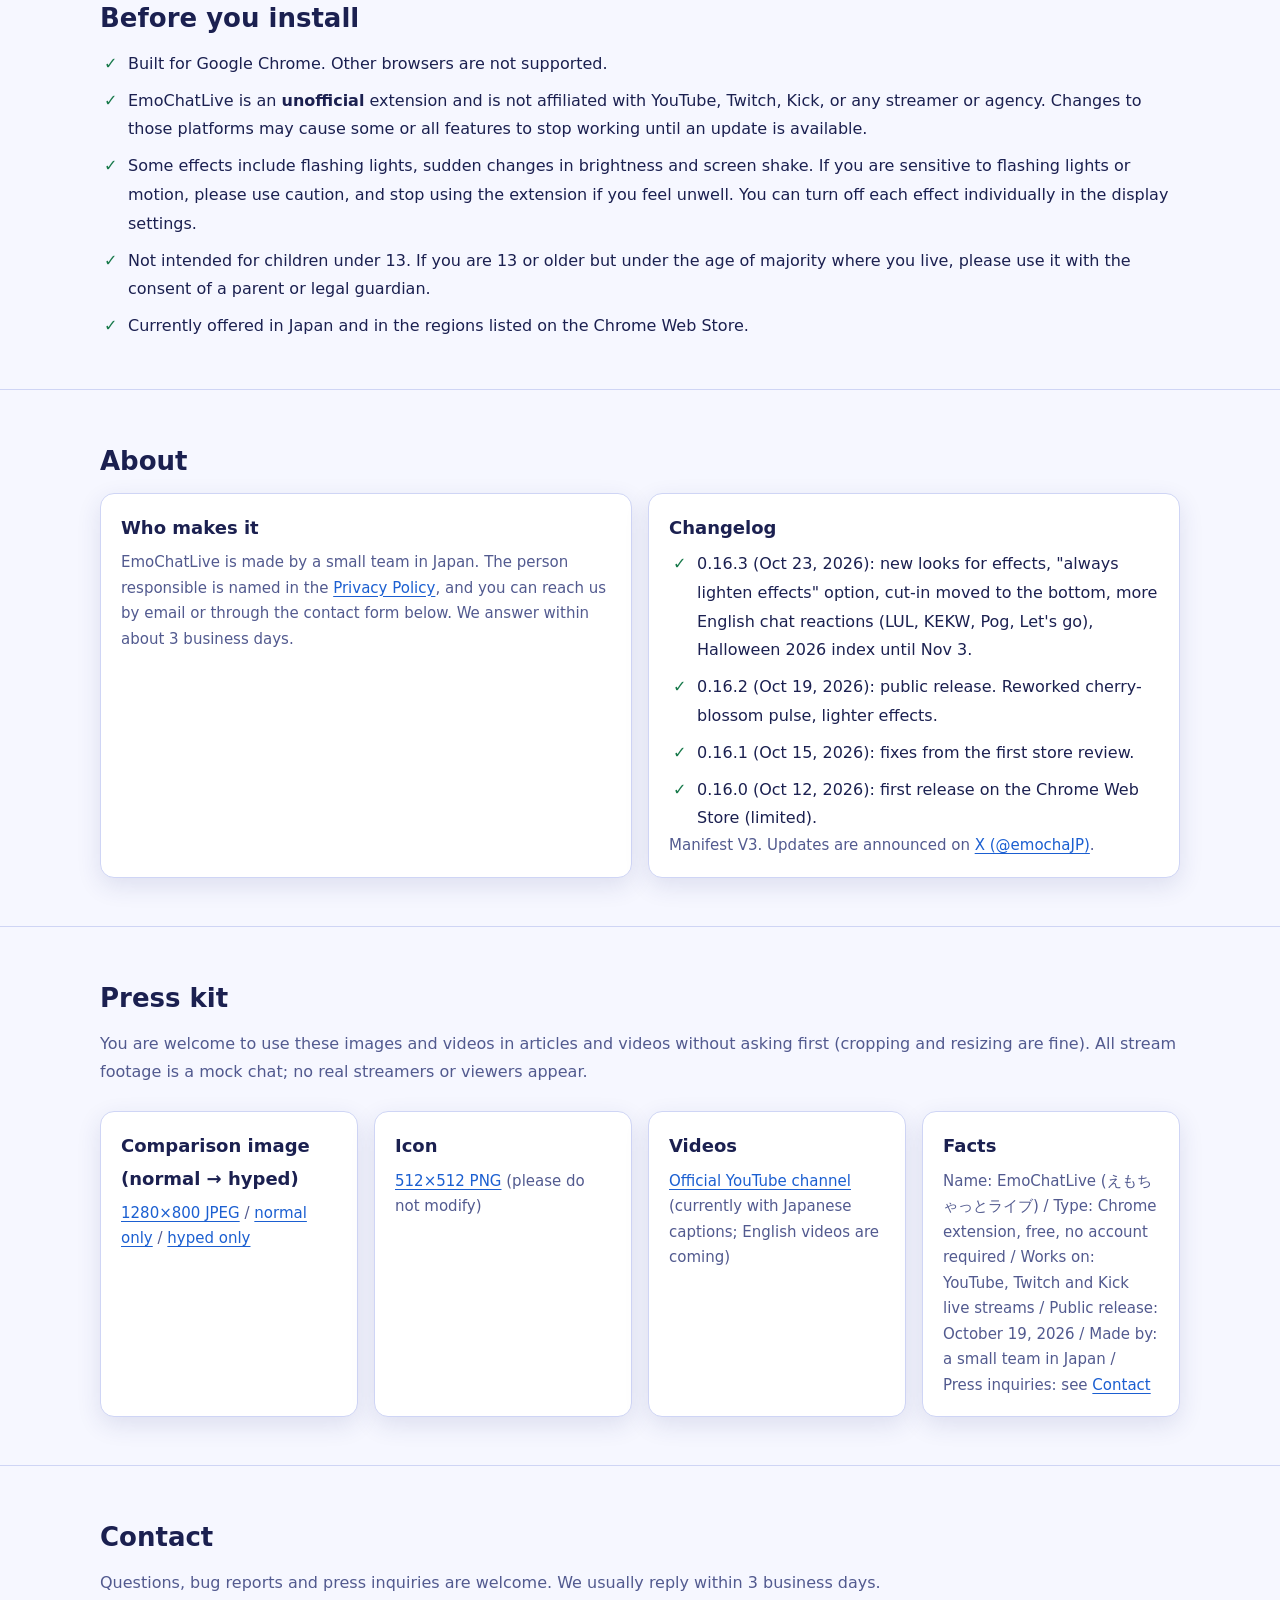
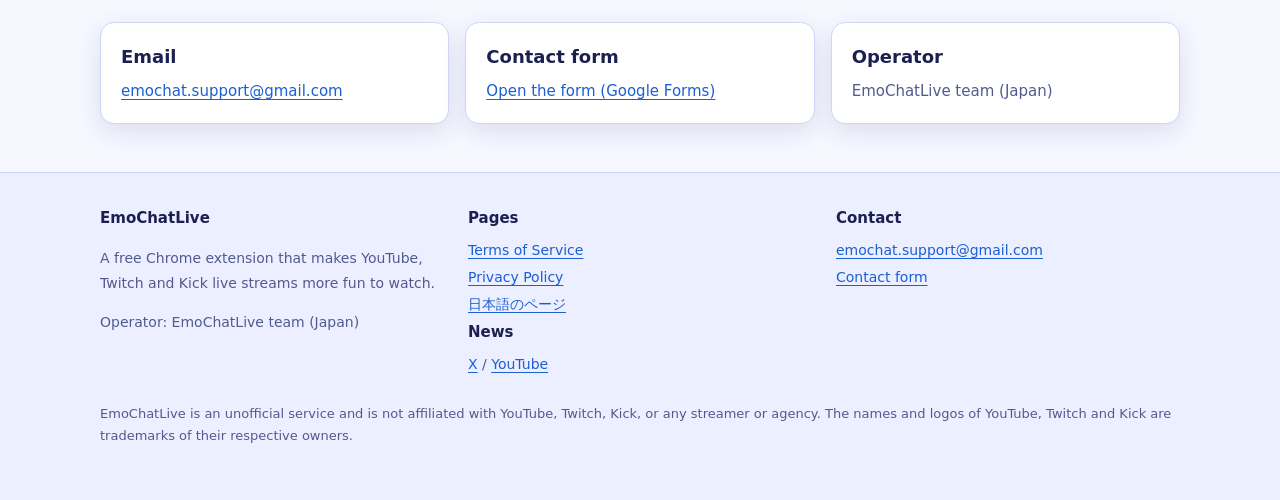
==== commit 0a696360: "0.16.3 のお知らせと更新履歴" ====
--- a/en/index.html
+++ b/en/index.html
@@ -142,7 +142,7 @@
     <h2>About</h2>
     <div class="cards">
       <div class="card"><h3>Who makes it</h3><p>EmoChatLive is made by a small team in Japan. The person responsible is named in the <a href="privacy.html">Privacy Policy</a>, and you can reach us by email or through the contact form below. We answer within about 3 business days.</p></div>
-      <div class="card"><h3>Changelog</h3><ul class="check"><li>0.16.2 (Oct 19, 2026): public release. Reworked cherry-blossom pulse, lighter effects.</li><li>0.16.1 (Oct 15, 2026): fixes from the first store review.</li><li>0.16.0 (Oct 12, 2026): first release on the Chrome Web Store (limited).</li></ul><p>Manifest V3. Updates are announced on <a href="https://x.com/emochaJP" rel="noopener">X (@emochaJP)</a>.</p></div>
+      <div class="card"><h3>Changelog</h3><ul class="check"><li>0.16.3 (Oct 23, 2026): new looks for effects, "always lighten effects" option, cut-in moved to the bottom, more English chat reactions (LUL, KEKW, Pog, Let's go), Halloween 2026 index until Nov 3.</li><li>0.16.2 (Oct 19, 2026): public release. Reworked cherry-blossom pulse, lighter effects.</li><li>0.16.1 (Oct 15, 2026): fixes from the first store review.</li><li>0.16.0 (Oct 12, 2026): first release on the Chrome Web Store (limited).</li></ul><p>Manifest V3. Updates are announced on <a href="https://x.com/emochaJP" rel="noopener">X (@emochaJP)</a>.</p></div>
     </div>
   </div>
 </section>
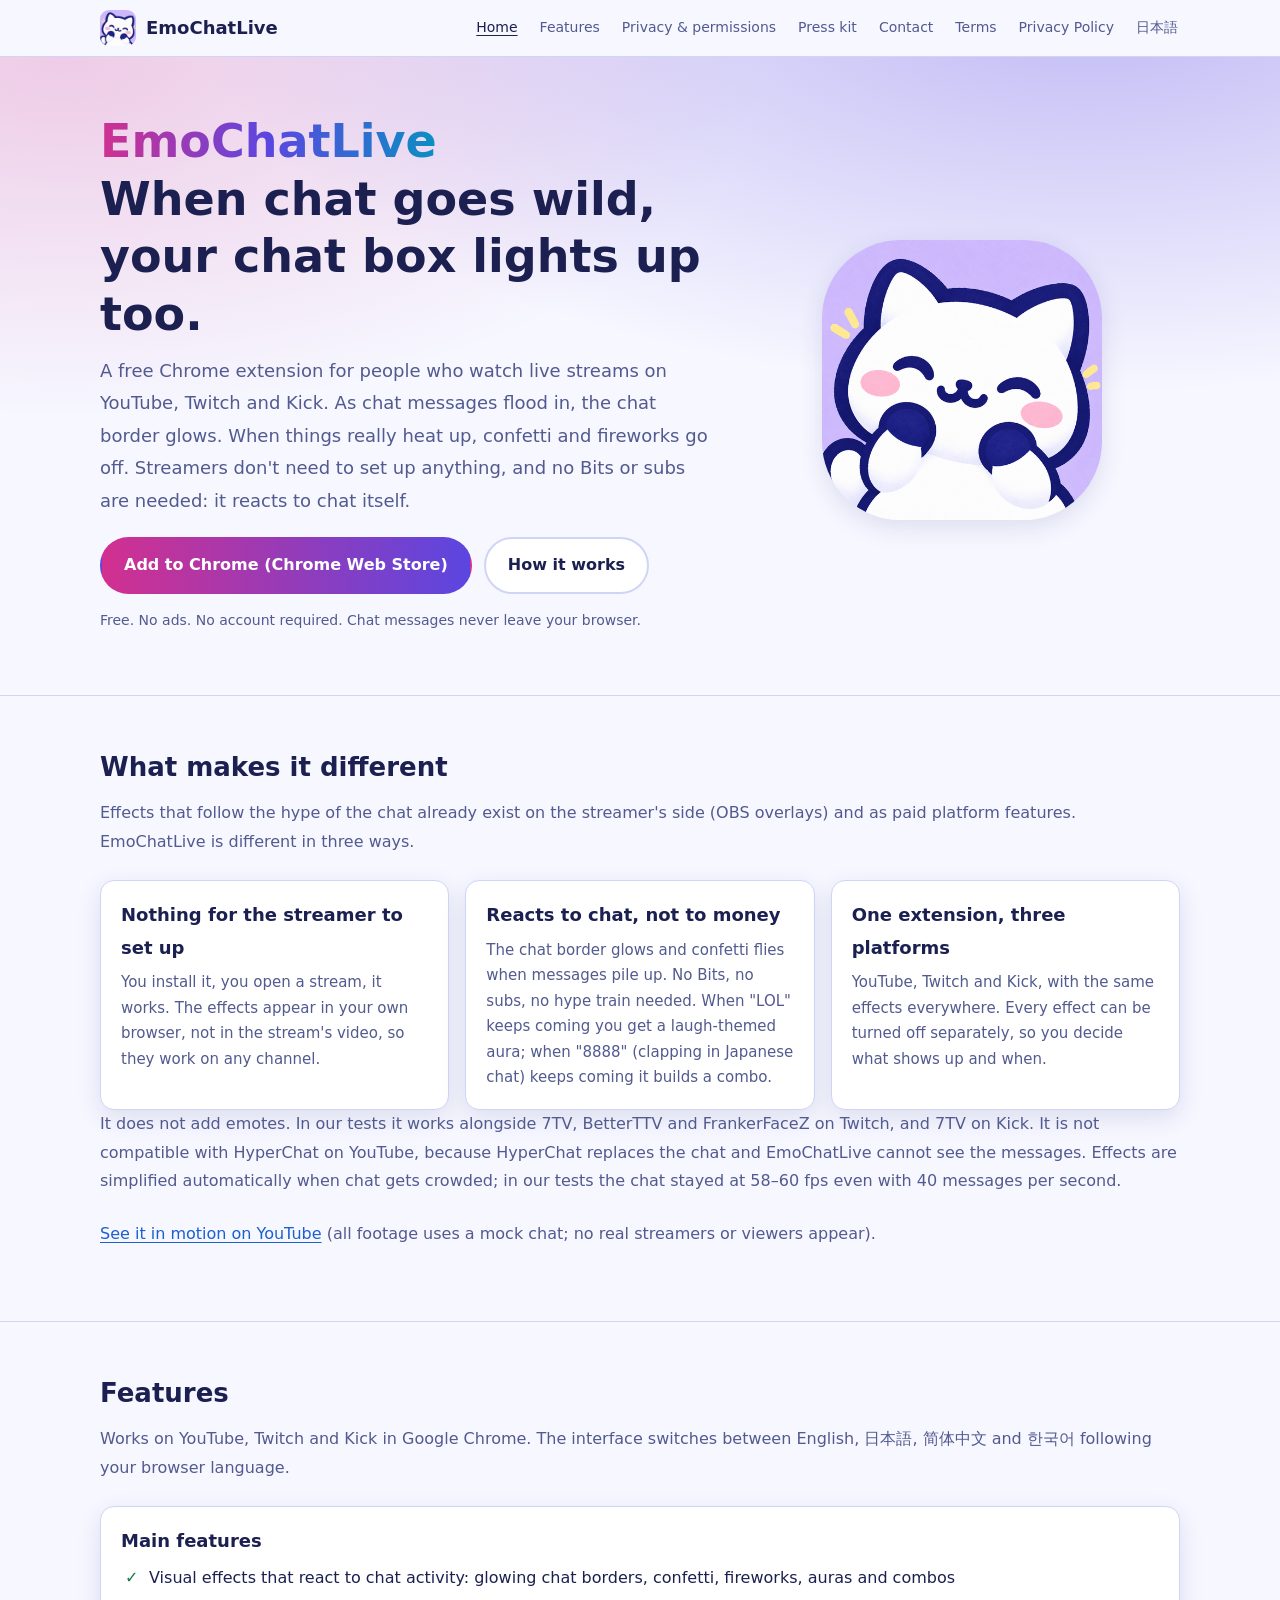
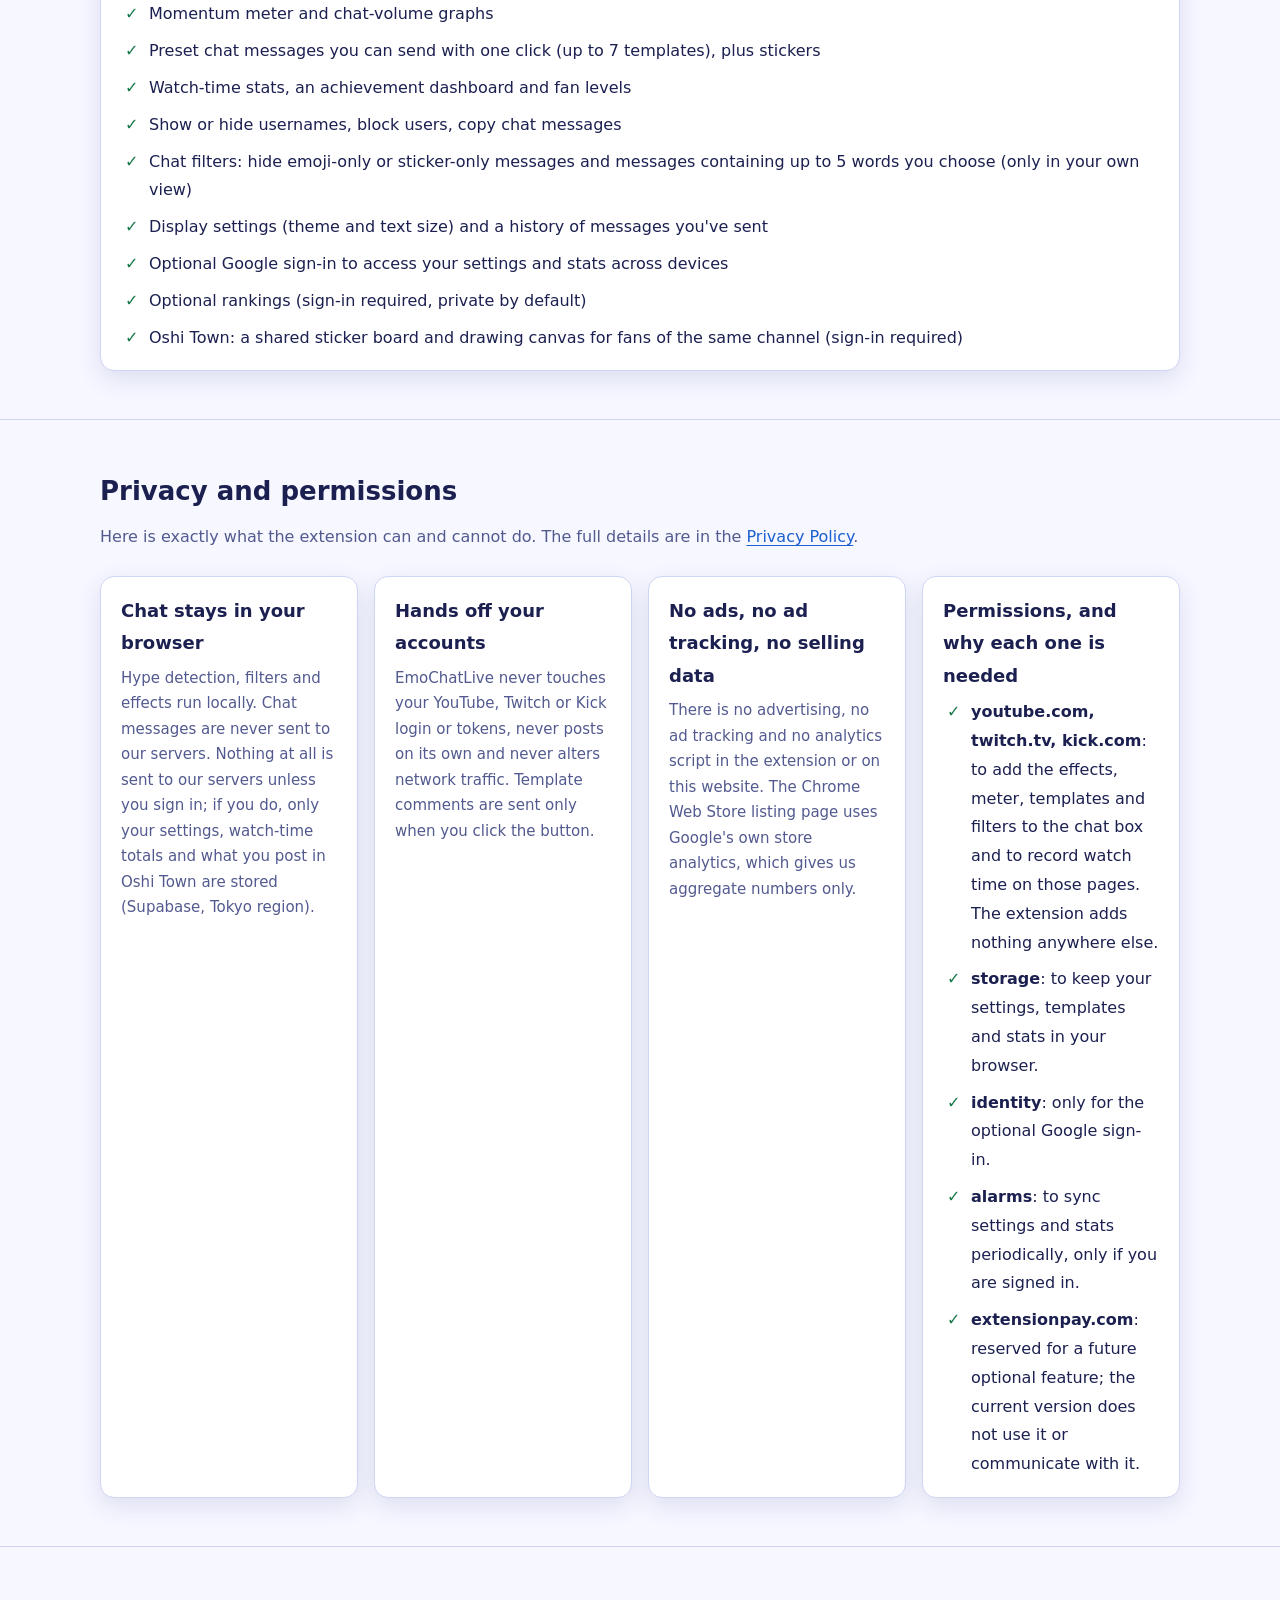
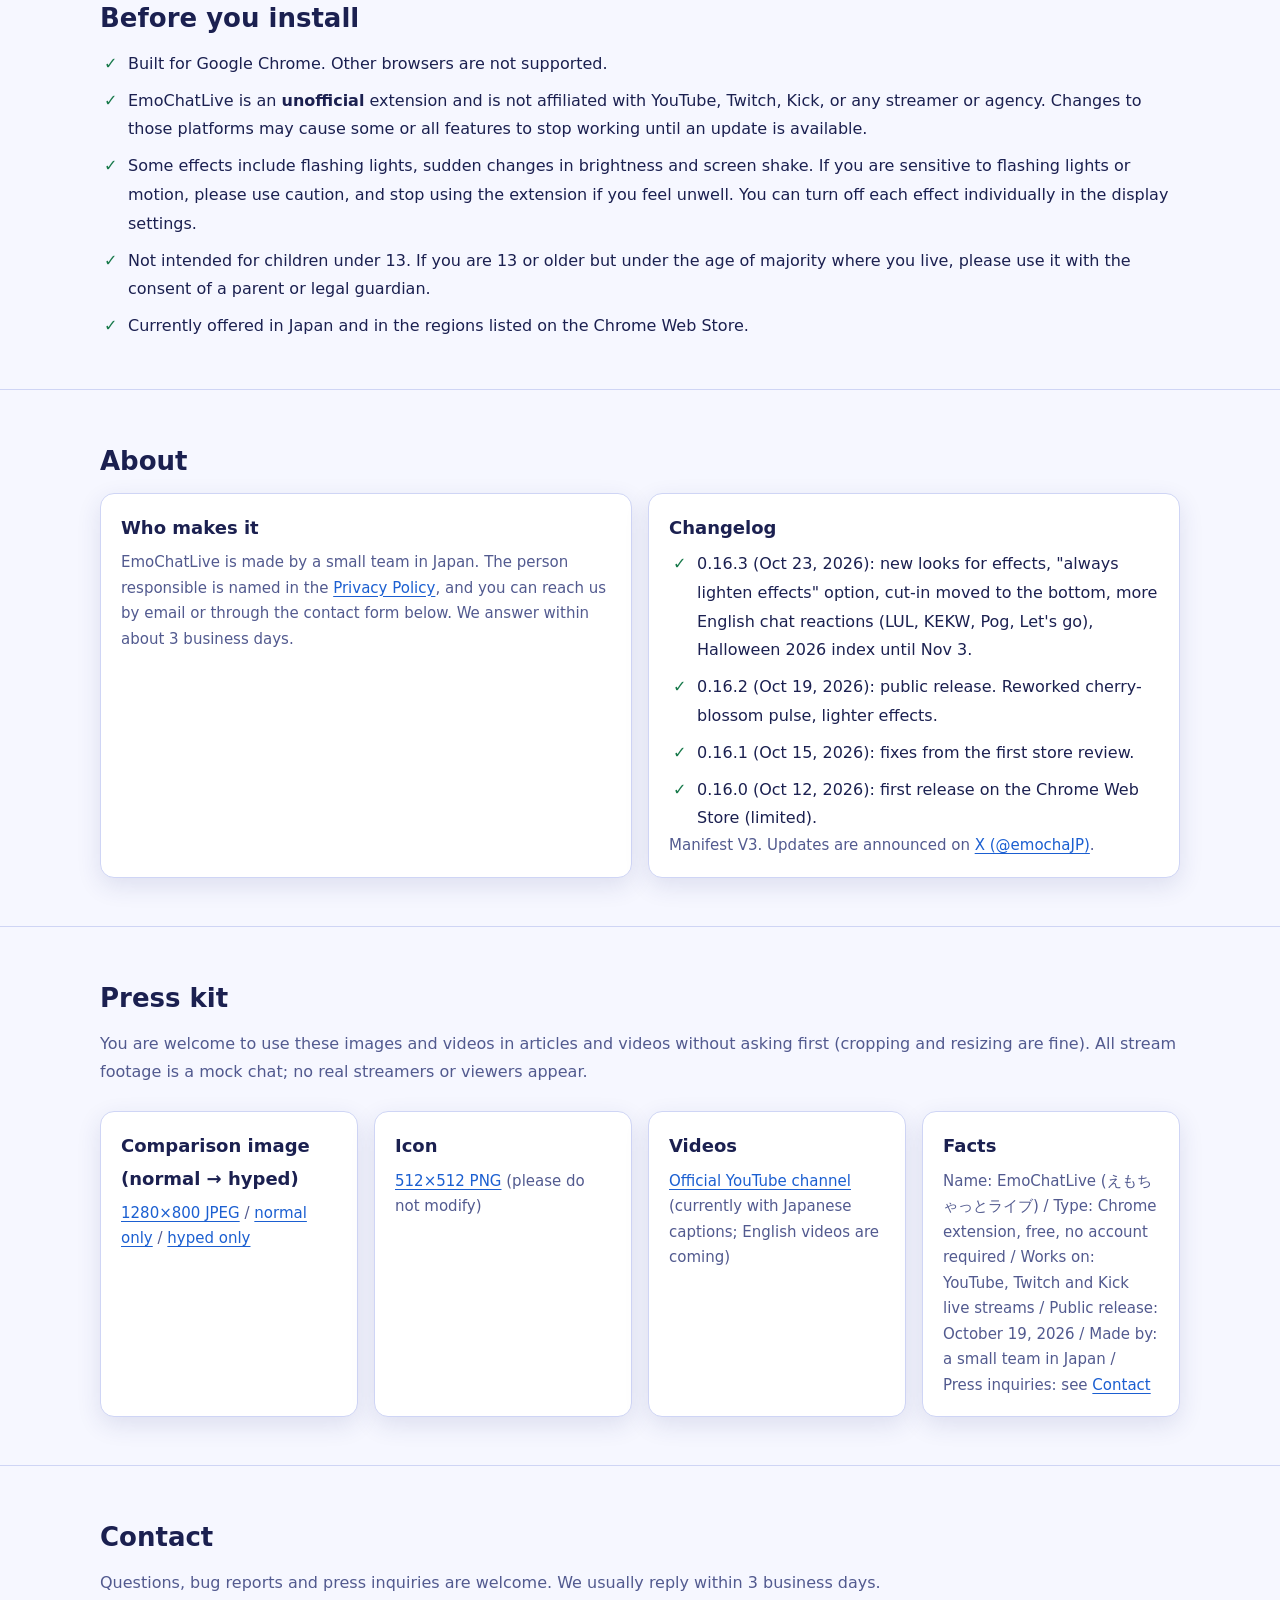
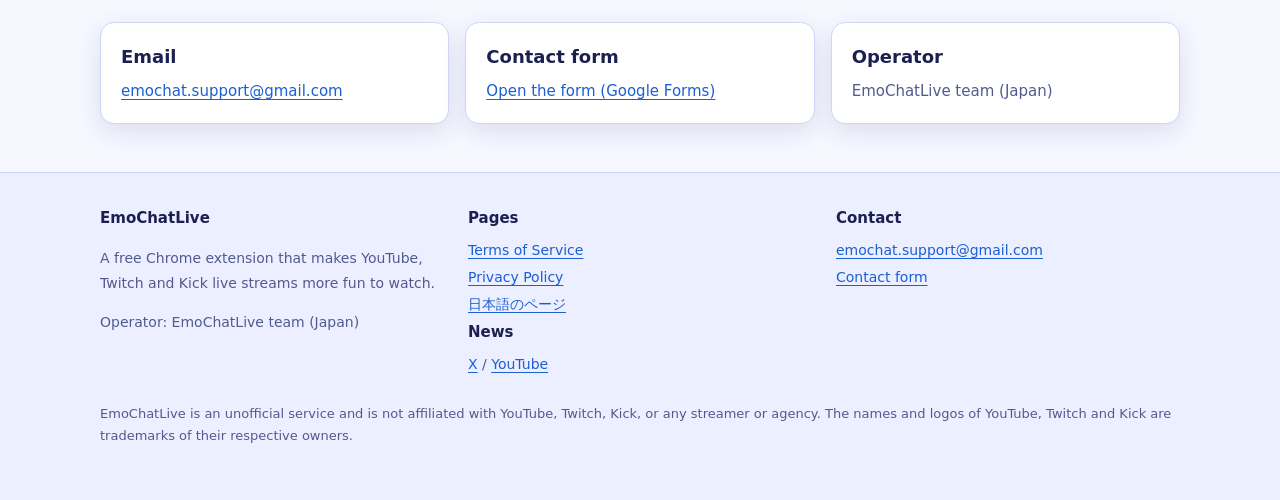
==== commit d90befda: "英語ポリシー・トップの対象サイトの説明を、extensionpay.com と矛盾しない書き方に（10/25） Co-Authored-By: Claude Sonnet 5.5 <noreply@a" ====
--- a/en/index.html
+++ b/en/index.html
@@ -113,7 +113,7 @@
       <div class="card">
         <h3>Permissions, and why each one is needed</h3>
         <ul class="check">
-          <li><strong>youtube.com, twitch.tv, kick.com</strong>: to add the effects, meter, templates and filters to the chat box and to record watch time on those pages. The extension runs nowhere else.</li>
+          <li><strong>youtube.com, twitch.tv, kick.com</strong>: to add the effects, meter, templates and filters to the chat box and to record watch time on those pages. The extension adds nothing anywhere else.</li>
           <li><strong>storage</strong>: to keep your settings, templates and stats in your browser.</li>
           <li><strong>identity</strong>: only for the optional Google sign-in.</li>
           <li><strong>alarms</strong>: to sync settings and stats periodically, only if you are signed in.</li>
